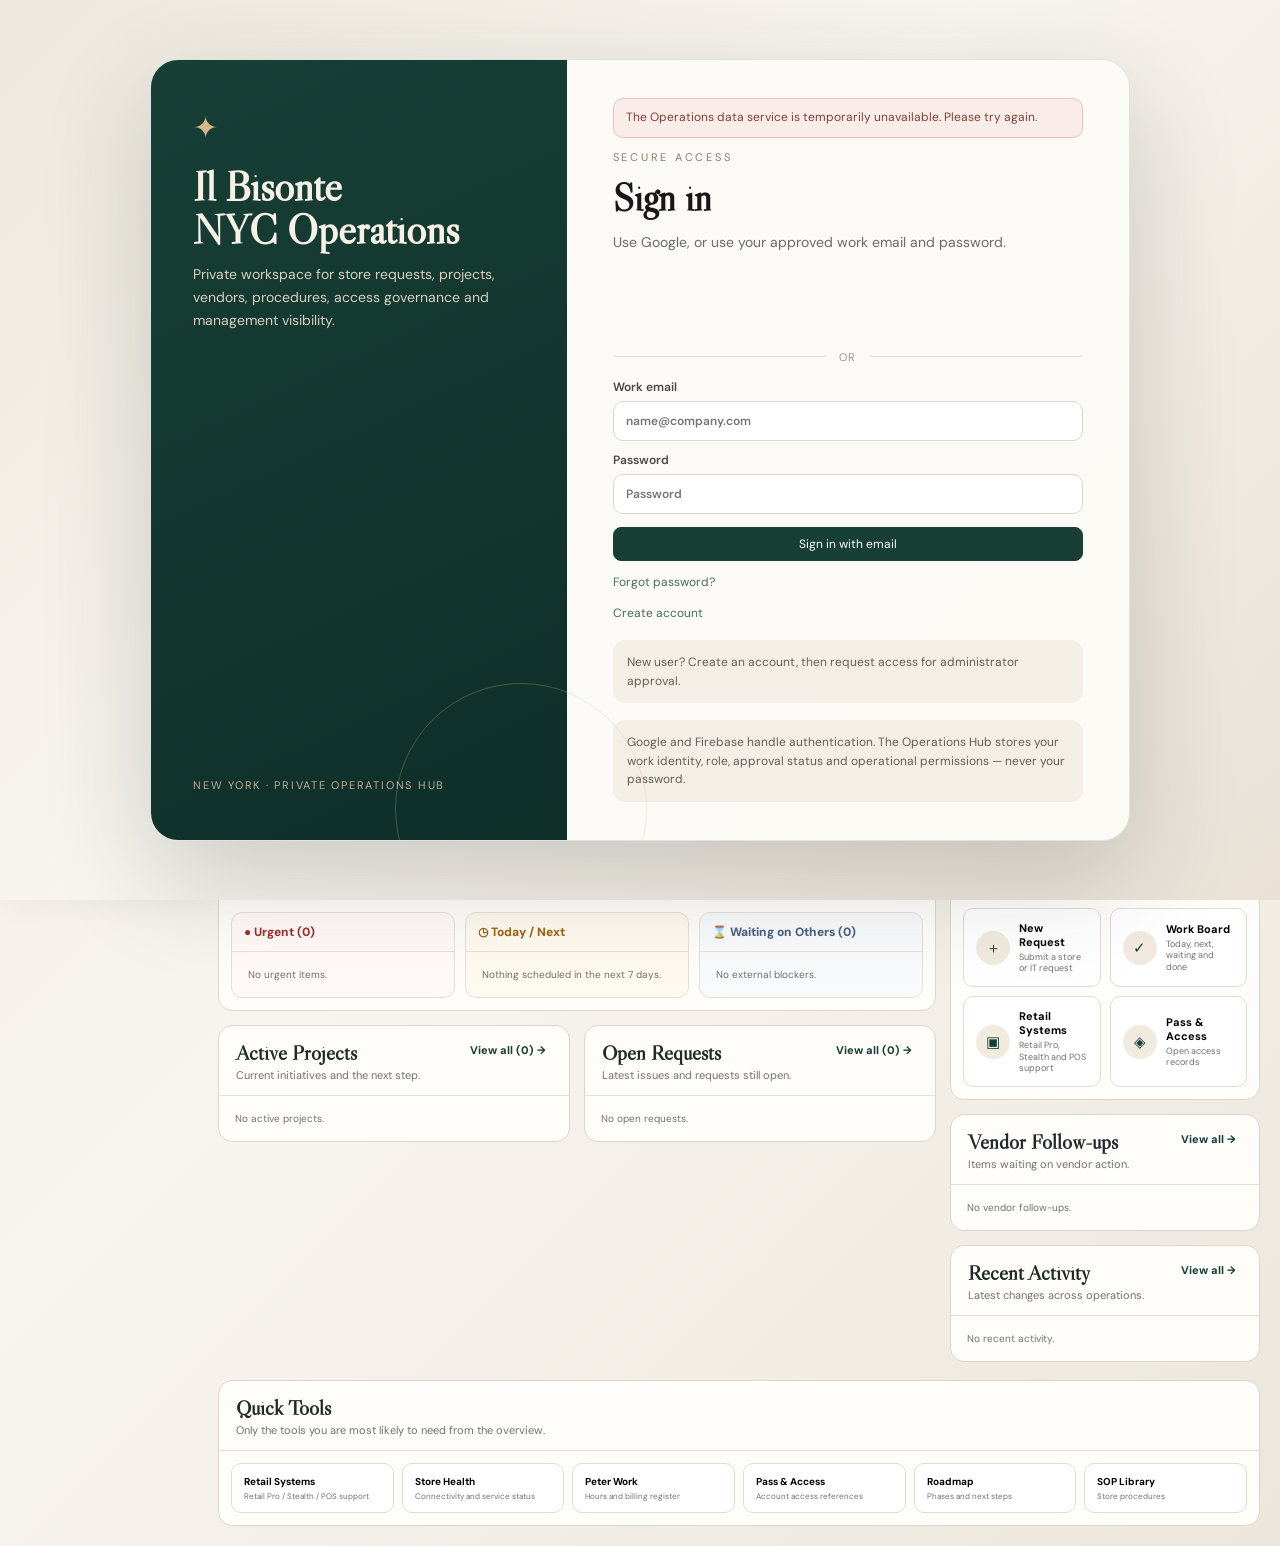
==== complete-workspace.html @ c780fdd0 "Preserve full original operations workspace alongside simplified portal" ====
<!doctype html>
<html lang="en">
<head>
  <meta charset="utf-8" />
  <meta name="viewport" content="width=device-width, initial-scale=1" />
  <meta name="theme-color" content="#173f36" />
  <meta name="mobile-web-app-capable" content="yes" />
  <meta name="apple-mobile-web-app-capable" content="yes" />
  <meta name="apple-mobile-web-app-status-bar-style" content="default" />
  <meta name="apple-mobile-web-app-title" content="IB Operations" />
  <title>Il Bisonte NYC · Complete Workspace</title>
  <link rel="manifest" href="/manifest.webmanifest" />
  <link rel="icon" href="/icon.svg" type="image/svg+xml" />
  <link rel="apple-touch-icon" href="/icon.svg" />
  <link rel="preconnect" href="https://fonts.googleapis.com">
  <link rel="preconnect" href="https://fonts.gstatic.com" crossorigin>
  <link href="https://fonts.googleapis.com/css2?family=DM+Sans:wght@400;500;600;700&family=Libre+Caslon+Display&display=swap" rel="stylesheet">
  <link rel="stylesheet" href="styles.css" />
  <link rel="stylesheet" href="notifications.css" />
  <link rel="stylesheet" href="access-modal.css" />
  <link rel="stylesheet" href="ui-enhancements.css" />
  <link rel="stylesheet" href="layout-v04.css" />
  <link rel="stylesheet" href="pass-vault.css" />
  <link rel="stylesheet" href="auth.css" />
  <link rel="stylesheet" href="roadmap.css" />
  <link rel="stylesheet" href="project-workspace.css" />
  <link rel="stylesheet" href="operations-control.css" />
  <link rel="stylesheet" href="pm-worklog.css" />
  <link rel="stylesheet" href="mobile-v010.css" />
  <link rel="stylesheet" href="intuitive-layout.css" />
  <link rel="stylesheet" href="dashboard-now.css?v=0104" />
  <link rel="stylesheet" href="overview-v2.css?v=0111" />
  <link rel="stylesheet" href="retail-systems.css?v=0105" />
  <link rel="stylesheet" href="professional-icons.css" />
  <link rel="stylesheet" href="i18n.css" />
</head>
<body>
  <div id="app" class="app-shell">
    <aside class="sidebar">
      <div class="brand">
        <div class="brand-mark">✦</div>
        <div class="brand-name">IL BISONTE</div>
        <div class="brand-sub">NEW YORK</div>
      </div>
      <nav id="sidebarNav" class="sidebar-nav"></nav>
      <div class="sidebar-foot">
        <span>Private Operations Hub</span>
        <small>Production</small>
      </div>
    </aside>

    <main class="main-shell">
      <header class="topbar">
        <div class="search-wrap">
          <span class="search-icon">⌕</span>
          <input id="globalSearch" type="search" placeholder="Search projects, requests, vendors, or procedures..." />
        </div>
        <div class="topbar-actions">
          <span id="environmentBadge" class="env-badge">DEMO</span>
          <label class="role-label" for="roleSelect">View as</label>
          <select id="roleSelect" class="role-select">
            <option value="store_manager">Store Manager</option>
            <option value="project_manager" selected>Project Manager</option>
            <option value="management">Management</option>
          </select>
          <div class="avatar">PF</div>
        </div>
      </header>

      <section id="pageRoot" class="page-root"></section>
    </main>
  </div>

  <div id="modalRoot"></div>
  <div id="toastRoot" class="toast-root"></div>
  <div id="authRoot"></div>

  <script src="https://accounts.google.com/gsi/client" async defer></script>
  <script src="config.js"></script>
  <script src="runtime-stability.js?v=0106"></script>
  <script src="auth.js"></script>
  <script src="signup.js"></script>
  <script src="data-provider.js"></script>
  <script src="emazzanti-managed-it.js"></script>
  <script src="access-provider.js"></script>
  <script src="app.js?v=0111"></script>
  <script src="startup-fast.js"></script>
  <script src="role-bootstrap.js?v=0111"></script>
  <script src="workspace-cache.js"></script>
  <script src="notifications.js"></script>
  <script src="ui-enhancements.js"></script>
  <script src="pass-vault.js"></script>
  <script src="roadmap-phase-workspace-v2.js"></script>
  <script src="roadmap.js"></script>
  <script src="project-workspace.js"></script>
  <script src="operations-control.js"></script>
  <script src="pm-worklog.js?v=0110"></script>
  <script src="intuitive-layout.js?v=0105"></script>
  <script src="dashboard-primary.js?v=0111"></script>
  <script src="retail-systems.js?v=0105"></script>
  <script src="professional-icons.js"></script>
  <script src="i18n.js"></script>
</body>
</html>
---- styles.css ----
:root{
  --green:#173f36;--green-2:#254f45;--cream:#f5f1e8;--paper:#fbfaf6;--ink:#171717;--muted:#6f726e;--line:#e5e0d7;--cognac:#9a6039;--soft:#efe9df;--danger:#b84343;--warn:#c88b2e;--ok:#3d7b59;--shadow:0 14px 40px rgba(29,38,33,.08)
}
*{box-sizing:border-box}html,body{margin:0;min-height:100%;background:#ece7dd;color:var(--ink);font-family:'DM Sans',sans-serif}.app-shell{min-height:100vh;display:grid;grid-template-columns:228px 1fr;background:linear-gradient(135deg,#ede8de,#f8f5ef 45%,#ece6dc)}.sidebar{background:linear-gradient(180deg,#173f36,#102f29);color:#f8f2e6;padding:28px 18px 22px;display:flex;flex-direction:column;min-height:100vh;position:sticky;top:0}.brand{text-align:center;padding:8px 8px 30px;border-bottom:1px solid rgba(255,255,255,.12)}.brand-mark{font-size:26px;color:#d5b68a}.brand-name{font-family:'Libre Caslon Display',serif;font-size:24px;letter-spacing:.08em;margin-top:8px}.brand-sub{font-size:10px;letter-spacing:.35em;margin-top:5px;color:#dfd2bd}.sidebar-nav{display:flex;flex-direction:column;gap:7px;padding-top:24px}.nav-btn{border:0;background:transparent;color:#efe9dd;padding:12px 14px;border-radius:10px;text-align:left;font:inherit;display:flex;align-items:center;gap:11px;cursor:pointer}.nav-btn:hover,.nav-btn.active{background:rgba(255,255,255,.12)}.nav-icon{width:20px;text-align:center;opacity:.9}.sidebar-foot{margin-top:auto;padding:18px 10px 0;border-top:1px solid rgba(255,255,255,.12);display:flex;flex-direction:column;gap:5px;color:#d6c7b0}.sidebar-foot small{opacity:.7}.main-shell{min-width:0}.topbar{height:72px;background:rgba(251,250,246,.88);backdrop-filter:blur(12px);border-bottom:1px solid var(--line);display:flex;align-items:center;justify-content:space-between;padding:0 30px;position:sticky;top:0;z-index:8}.search-wrap{width:min(520px,48vw);position:relative}.search-wrap input{width:100%;padding:12px 16px 12px 40px;border:1px solid var(--line);border-radius:10px;background:#f8f5ef;font:inherit;outline:none}.search-wrap input:focus{border-color:#a6b7b1;box-shadow:0 0 0 3px rgba(23,63,54,.08)}.search-icon{position:absolute;left:14px;top:8px;font-size:23px;color:#6a6d69}.topbar-actions{display:flex;align-items:center;gap:10px}.env-badge{font-size:10px;letter-spacing:.18em;background:#e8e1d6;padding:7px 9px;border-radius:999px}.role-label{font-size:12px;color:var(--muted)}.role-select{border:1px solid var(--line);border-radius:9px;padding:9px 12px;background:white}.avatar{width:38px;height:38px;border-radius:50%;display:grid;place-items:center;background:#2d2f2d;color:#fff;font-weight:700}.page-root{padding:34px;max-width:1500px;margin:0 auto}.eyebrow{text-transform:uppercase;letter-spacing:.28em;font-size:11px;color:#8b7d6d;margin-bottom:8px}.page-title{font-family:'Libre Caslon Display',serif;font-size:54px;line-height:1;margin:0}.page-subtitle{margin:8px 0 0;color:#766f65}.page-head{display:flex;align-items:flex-end;justify-content:space-between;gap:20px;margin-bottom:26px}.date-card{border-left:1px solid var(--line);padding-left:20px;color:#4b4b48}.grid{display:grid;gap:16px}.grid-4{grid-template-columns:repeat(4,minmax(0,1fr))}.grid-3{grid-template-columns:repeat(3,minmax(0,1fr))}.grid-2{grid-template-columns:repeat(2,minmax(0,1fr))}.stat-card,.panel,.action-card{background:rgba(251,250,246,.92);border:1px solid var(--line);border-radius:14px;box-shadow:var(--shadow)}.stat-card{padding:20px}.stat-top{display:flex;justify-content:space-between;align-items:center}.stat-value{font-family:'Libre Caslon Display',serif;font-size:38px}.stat-label{margin-top:2px;color:#363735}.trend{font-size:12px;margin-top:11px;color:var(--muted)}.trend.up{color:var(--ok)}.trend.down{color:var(--danger)}.panel{padding:20px}.panel-head{display:flex;align-items:center;justify-content:space-between;margin-bottom:16px}.panel h3{font-family:'Libre Caslon Display',serif;font-size:25px;margin:0}.muted{color:var(--muted)}.table-wrap{overflow:auto}.data-table{width:100%;border-collapse:collapse;font-size:13px}.data-table th{font-size:11px;text-transform:uppercase;letter-spacing:.08em;color:#75766f;text-align:left;padding:10px;border-bottom:1px solid var(--line)}.data-table td{padding:12px 10px;border-bottom:1px solid var(--line)}.pill{display:inline-flex;align-items:center;padding:5px 9px;border-radius:999px;font-size:11px;font-weight:700;background:#ebe8e1}.pill.high,.pill.urgent,.pill.at-risk{background:#f6dddd;color:#873232}.pill.medium,.pill.pending{background:#f5e8c9;color:#8b681c}.pill.low,.pill.completed,.pill.on-track,.pill.resolved{background:#dfeee4;color:#2c6b49}.pill.in-progress,.pill.review{background:#e1e8ef;color:#3f5e78}.activity-list,.simple-list{list-style:none;margin:0;padding:0}.activity-item,.simple-row{display:flex;align-items:flex-start;gap:12px;padding:12px 0;border-bottom:1px solid var(--line)}.activity-item:last-child,.simple-row:last-child{border-bottom:0}.dot{width:10px;height:10px;border-radius:50%;background:var(--green);margin-top:5px;flex:0 0 auto}.row-main{flex:1}.row-title{font-weight:600}.row-sub{font-size:12px;color:var(--muted);margin-top:2px}.row-meta{font-size:11px;color:#989890}.hero-actions{display:grid;grid-template-columns:1fr 1fr;gap:16px;margin-bottom:18px}.action-card{padding:22px;cursor:pointer;transition:.2s ease;border:0;text-align:left}.action-card:hover{transform:translateY(-2px);box-shadow:0 18px 44px rgba(29,38,33,.13)}.action-card.cognac{background:linear-gradient(135deg,#9a6039,#7d492e);color:white}.action-card.green{background:linear-gradient(135deg,#274f45,#173f36);color:white}.action-title{font-family:'Libre Caslon Display',serif;font-size:28px}.action-sub{opacity:.78;margin-top:4px}.kanban{display:grid;grid-template-columns:repeat(4,minmax(220px,1fr));gap:12px;overflow:auto}.kanban-col{background:#f0ece4;border-radius:12px;padding:12px;min-height:330px}.kanban-col h4{margin:3px 3px 12px;font-size:13px}.kanban-card{background:#fff;border:1px solid var(--line);border-left:3px solid var(--green);border-radius:9px;padding:12px;margin-bottom:10px;box-shadow:0 5px 14px rgba(30,30,25,.04)}.kanban-title{font-weight:700;font-size:13px}.kanban-sub{font-size:11px;color:var(--muted);margin:4px 0 9px}.workflow{display:flex;align-items:flex-start;justify-content:space-between;gap:10px;overflow:auto;padding:6px 0}.workflow-step{min-width:105px;text-align:center}.workflow-circle{width:48px;height:48px;border-radius:50%;display:grid;place-items:center;background:var(--green);color:#fff;margin:0 auto 8px;font-weight:700}.workflow-step span{font-size:12px;font-weight:700}.workflow-step small{display:block;color:var(--muted);margin-top:3px}.workflow-arrow{padding-top:17px;color:#9c9589}.empty{padding:30px;text-align:center;color:var(--muted)}.toolbar{display:flex;gap:9px;flex-wrap:wrap}.btn{border:1px solid var(--line);background:#fff;color:#252723;padding:10px 14px;border-radius:9px;font:inherit;cursor:pointer}.btn:hover{background:#f4f1ea}.btn.primary{background:var(--green);border-color:var(--green);color:#fff}.btn.cognac{background:var(--cognac);border-color:var(--cognac);color:#fff}.modal-backdrop{position:fixed;inset:0;background:rgba(12,19,16,.55);display:grid;place-items:center;padding:20px;z-index:50}.modal{width:min(680px,94vw);background:#fbfaf6;border-radius:16px;box-shadow:0 25px 80px rgba(0,0,0,.28);padding:24px}.modal-head{display:flex;justify-content:space-between;align-items:center;margin-bottom:18px}.modal h2{font-family:'Libre Caslon Display',serif;font-size:34px;margin:0}.icon-btn{border:0;background:transparent;font-size:24px;cursor:pointer}.form-grid{display:grid;grid-template-columns:1fr 1fr;gap:14px}.field{display:flex;flex-direction:column;gap:7px}.field.full{grid-column:1/-1}.field label{font-size:12px;font-weight:700;color:#555750}.field input,.field select,.field textarea{border:1px solid var(--line);border-radius:9px;padding:11px 12px;font:inherit;background:white}.field textarea{min-height:120px;resize:vertical}.modal-actions{display:flex;justify-content:flex-end;gap:9px;margin-top:20px}.toast-root{position:fixed;right:24px;bottom:24px;z-index:80}.toast{background:#173f36;color:white;padding:12px 16px;border-radius:10px;box-shadow:var(--shadow);margin-top:8px}.metric-row{display:grid;grid-template-columns:repeat(3,1fr);gap:14px}.metric-box{background:#f3eee6;border-radius:12px;padding:16px}.metric-box strong{font-family:'Libre Caslon Display',serif;font-size:30px}.split{display:grid;grid-template-columns:1.35fr 1fr;gap:16px}.store-card{background:linear-gradient(140deg,#f1e6d9,#f7f4ed);padding:18px;border-radius:12px;border:1px solid var(--line)}.store-badge{display:inline-flex;gap:7px;align-items:center;font-size:12px}.store-badge i{width:8px;height:8px;background:var(--ok);border-radius:50%}.decision-banner{padding:14px;border-radius:10px;background:#f6e8d5;border:1px solid #ead0ae;margin-bottom:10px}.decision-banner strong{display:block}.footer-note{margin-top:24px;color:#8b8b85;font-size:11px;text-transform:uppercase;letter-spacing:.14em}
@media(max-width:1100px){.grid-4{grid-template-columns:repeat(2,1fr)}.split{grid-template-columns:1fr}.kanban{grid-template-columns:repeat(2,minmax(260px,1fr))}}@media(max-width:760px){.app-shell{grid-template-columns:1fr}.sidebar{position:relative;min-height:auto}.sidebar-nav{display:grid;grid-template-columns:repeat(2,1fr)}.topbar{position:relative;padding:10px 16px;height:auto;gap:12px;align-items:stretch;flex-direction:column}.search-wrap{width:100%}.page-root{padding:20px}.page-head{align-items:flex-start;flex-direction:column}.page-title{font-size:42px}.grid-4,.grid-3,.grid-2,.hero-actions,.form-grid,.metric-row{grid-template-columns:1fr}.kanban{grid-template-columns:1fr}.topbar-actions{justify-content:space-between;flex-wrap:wrap}}
---- notifications.css ----
.notification-tools{display:flex;align-items:center;gap:8px}.icon-btn{position:relative;border:1px solid rgba(23,63,54,.16);background:#fff;color:#173f36;border-radius:12px;min-width:40px;height:40px;padding:0 12px;display:inline-flex;align-items:center;justify-content:center;gap:7px;cursor:pointer;font:600 13px/1 'DM Sans',sans-serif}.icon-btn:hover{background:#f5f1e8}.notification-count{position:absolute;right:-5px;top:-5px;min-width:19px;height:19px;border-radius:50%;padding:0 5px;display:flex;align-items:center;justify-content:center;background:#9a3f31;color:#fff;font-size:10px;border:2px solid #fff}.notification-count:empty{display:none}.access-btn{white-space:nowrap}.notification-list{display:grid;gap:10px;max-height:54vh;overflow:auto;padding-right:3px}.notification-item{border:1px solid rgba(23,63,54,.12);border-radius:14px;padding:13px 14px;background:#fff;display:grid;grid-template-columns:10px 1fr auto;gap:11px;align-items:start}.notification-item.unread{background:#faf6ed;border-color:rgba(154,96,57,.25)}.notification-dot{width:8px;height:8px;border-radius:50%;background:#9a6039;margin-top:6px}.notification-item:not(.unread) .notification-dot{background:#c9c5bc}.notification-title{font-weight:700;color:#193f36;margin-bottom:4px}.notification-message{font-size:13px;color:#5e625f;line-height:1.45}.notification-time{font-size:11px;color:#8b8f8c;white-space:nowrap}.modal-actions-row{display:flex;gap:8px;justify-content:flex-end;flex-wrap:wrap;margin-top:16px}.access-form{display:grid;gap:13px}.access-form label{font-size:12px;font-weight:700;color:#334c46;display:grid;gap:6px}.access-form input,.access-form select{border:1px solid rgba(23,63,54,.18);border-radius:10px;padding:11px 12px;font:14px 'DM Sans',sans-serif;background:#fff;color:#173f36}.users-summary{display:grid;grid-template-columns:repeat(3,minmax(0,1fr));gap:12px;margin-bottom:16px}.user-card-stat{border:1px solid rgba(23,63,54,.12);border-radius:14px;background:#fff;padding:15px}.user-card-stat strong{font-family:'Libre Caslon Display',serif;font-size:28px;display:block;color:#173f36}.approval-actions{display:flex;gap:7px;flex-wrap:wrap}.btn.approve{background:#173f36;color:#fff}.btn.reject{background:#fff1ee;color:#8a352c;border-color:#e1bdb5}.status-pending{color:#9a6039;font-weight:700}.status-approved{color:#2f6a55;font-weight:700}.status-rejected{color:#8a352c;font-weight:700}.pwa-status{padding:10px 12px;border-radius:12px;background:#f5f1e8;color:#4e5d58;font-size:12px;line-height:1.45;margin-top:12px}.install-hint{font-size:12px;color:#737a77}.topbar-actions{flex-wrap:wrap}@media(max-width:850px){.users-summary{grid-template-columns:1fr}.access-btn .access-label{display:none}.icon-btn{min-width:38px;padding:0 9px}.topbar-actions{gap:6px}.notification-item{grid-template-columns:10px 1fr}.notification-time{grid-column:2}}
---- access-modal.css ----
.ib-overlay{position:fixed;inset:0;z-index:1000;background:rgba(20,31,28,.48);backdrop-filter:blur(5px);display:flex;align-items:center;justify-content:center;padding:20px}.ib-dialog{width:min(760px,96vw);max-height:90vh;overflow:hidden;background:#fdfbf7;border:1px solid rgba(23,63,54,.14);border-radius:20px;box-shadow:0 24px 80px rgba(0,0,0,.24);display:flex;flex-direction:column}.ib-dialog-head{padding:20px 22px 15px;border-bottom:1px solid rgba(23,63,54,.1);display:flex;align-items:flex-start;justify-content:space-between;gap:20px}.ib-dialog-head h2{font:400 30px/1.05 'Libre Caslon Display',serif;color:#173f36;margin:4px 0 0}.ib-close{width:36px;height:36px;border:0;border-radius:50%;background:#f1ece3;color:#173f36;font-size:25px;line-height:1;cursor:pointer}.ib-dialog-body{padding:20px 22px;overflow:auto}.ib-dialog-foot{padding:14px 22px;border-top:1px solid rgba(23,63,54,.1);display:flex;justify-content:flex-end;gap:8px;flex-wrap:wrap;background:#f8f4ec}.notification-item{width:100%;text-align:left;cursor:pointer;font-family:'DM Sans',sans-serif}@media(max-width:650px){.ib-overlay{padding:0;align-items:flex-end}.ib-dialog{width:100%;max-height:94vh;border-radius:20px 20px 0 0}.ib-dialog-head,.ib-dialog-body,.ib-dialog-foot{padding-left:16px;padding-right:16px}}
---- ui-enhancements.css ----
/* v0.3 responsive shell, project details and credential register */
.sidebar-toggle{width:42px;height:42px;border:1px solid var(--line);background:#fff;border-radius:11px;color:var(--green);display:grid;place-items:center;font-size:20px;cursor:pointer;flex:0 0 auto}.sidebar-toggle:hover{background:var(--cream)}
.sidebar-screen{position:fixed;inset:0;background:rgba(13,23,19,.48);z-index:89;opacity:0;pointer-events:none;transition:opacity .2s ease}
.app-shell,.sidebar,.main-shell,.brand-name,.brand-sub,.sidebar-foot,.nav-btn span{transition:all .22s ease}
.project-row-clickable,.kanban-card[data-project-name],.project-simple-clickable{cursor:pointer}.project-row-clickable:hover td{background:#f5f1e8}.kanban-card[data-project-name]:hover{transform:translateY(-2px);box-shadow:0 10px 24px rgba(29,38,33,.10);border-color:#cfc7bb}.kanban-card{transition:transform .16s ease,box-shadow .16s ease,border-color .16s ease}.project-simple-clickable:hover{background:#f7f3eb;border-radius:9px;padding-left:8px;padding-right:8px}.project-simple-clickable{transition:.15s ease}
.project-detail-backdrop{position:fixed;inset:0;background:rgba(12,19,16,.58);z-index:120;display:grid;place-items:center;padding:24px}.project-detail-modal{width:min(920px,96vw);max-height:90vh;overflow:auto;background:#fbfaf6;border:1px solid rgba(23,63,54,.12);border-radius:20px;box-shadow:0 30px 90px rgba(0,0,0,.28)}.project-detail-head{padding:26px 28px 20px;border-bottom:1px solid var(--line);display:flex;align-items:flex-start;justify-content:space-between;gap:18px}.project-detail-head h2{font-family:'Libre Caslon Display',serif;font-size:40px;line-height:1.05;margin:5px 0 8px}.project-detail-body{padding:24px 28px 28px}.project-detail-grid{display:grid;grid-template-columns:repeat(4,minmax(0,1fr));gap:12px;margin-bottom:20px}.project-meta-card{background:#f2ede4;border-radius:12px;padding:14px}.project-meta-card span{display:block;text-transform:uppercase;letter-spacing:.09em;font-size:10px;color:var(--muted);margin-bottom:5px}.project-meta-card strong{font-size:14px}.project-section{padding:17px 0;border-top:1px solid var(--line)}.project-section:first-of-type{border-top:0}.project-section h4{font-family:'Libre Caslon Display',serif;font-size:22px;margin:0 0 7px}.project-section p{margin:0;color:#4e514d;line-height:1.62}.project-close{border:1px solid var(--line);background:#fff;border-radius:50%;width:38px;height:38px;font-size:22px;cursor:pointer}.project-close:hover{background:var(--cream)}.project-next-action{border-left:4px solid var(--cognac);background:#f5ebdf;border-radius:10px;padding:14px 16px;margin-top:4px}.project-next-action span{display:block;font-size:10px;text-transform:uppercase;letter-spacing:.09em;color:#7d6c5d;margin-bottom:4px}.project-next-action strong{font-size:14px}
.credential-safety{display:flex;align-items:flex-start;gap:12px;padding:16px 18px;border:1px solid #dbc8ae;background:#f7efe4;border-radius:14px;margin-bottom:16px}.credential-safety-icon{width:38px;height:38px;border-radius:50%;display:grid;place-items:center;background:#173f36;color:#fff;flex:0 0 auto}.credential-safety strong{display:block;margin-bottom:3px}.credential-safety p{margin:0;color:#635d55;font-size:13px;line-height:1.5}.credentials-summary{display:grid;grid-template-columns:repeat(3,minmax(0,1fr));gap:12px;margin-bottom:16px}.credentials-summary .metric-box{background:#fff;border:1px solid var(--line)}
@media(min-width:901px){
  .app-shell.sidebar-collapsed{grid-template-columns:78px 1fr}
  .app-shell.sidebar-collapsed .sidebar{padding-left:10px;padding-right:10px}
  .app-shell.sidebar-collapsed .brand{padding-left:0;padding-right:0}.app-shell.sidebar-collapsed .brand-name,.app-shell.sidebar-collapsed .brand-sub,.app-shell.sidebar-collapsed .sidebar-foot{opacity:0;height:0;overflow:hidden;margin:0;padding:0;border:0}.app-shell.sidebar-collapsed .brand-mark{font-size:24px}.app-shell.sidebar-collapsed .nav-btn{justify-content:center;padding:12px 8px}.app-shell.sidebar-collapsed .nav-btn span:not(.nav-icon){display:none}.app-shell.sidebar-collapsed .nav-icon{width:auto;font-size:18px}
}
@media(max-width:1100px){.project-detail-grid{grid-template-columns:repeat(2,minmax(0,1fr))}}
@media(max-width:900px){
  .app-shell{display:block!important;min-height:100vh}.sidebar{position:fixed!important;left:0;top:0;bottom:0;width:min(310px,86vw);min-height:100vh!important;z-index:100;transform:translateX(-105%);overflow-y:auto;box-shadow:18px 0 50px rgba(0,0,0,.18);padding:24px 18px!important}.app-shell.sidebar-open .sidebar{transform:translateX(0)}.app-shell.sidebar-open~.sidebar-screen,.sidebar-screen.visible{opacity:1;pointer-events:auto}.sidebar-nav{display:flex!important;grid-template-columns:none!important}.sidebar-foot{display:flex!important}.brand-name,.brand-sub{display:block!important}
  .topbar{position:sticky!important;top:0!important;z-index:80!important;min-height:64px!important;height:auto!important;padding:10px 14px!important;display:grid!important;grid-template-columns:auto minmax(0,1fr) auto!important;align-items:center!important;gap:10px!important;flex-direction:initial!important}.search-wrap{width:100%!important;min-width:0}.topbar-actions{justify-content:flex-end!important;min-width:0}.page-root{padding:22px 16px 34px!important}.page-head{margin-bottom:20px}.date-card{display:none}.page-title{font-size:40px!important}.panel{padding:16px}.stat-card{padding:16px}.hero-actions{gap:12px}.data-table{min-width:720px}.table-wrap{margin-left:-4px;margin-right:-4px;padding-bottom:4px}.kanban{grid-template-columns:repeat(4,minmax(240px,1fr))!important}.project-detail-backdrop{padding:0;align-items:end}.project-detail-modal{width:100%;max-height:92vh;border-radius:20px 20px 0 0}.project-detail-head{padding:20px}.project-detail-head h2{font-size:32px}.project-detail-body{padding:18px 20px 24px}.credentials-summary{grid-template-columns:1fr 1fr}
}
@media(max-width:620px){
  .env-badge,.role-label,.avatar{display:none!important}.role-select{max-width:128px;padding:8px!important}.search-wrap input{font-size:13px;padding-right:8px}.topbar{grid-template-columns:auto minmax(100px,1fr) auto!important}.notification-tools{gap:4px!important}.icon-btn{min-width:36px!important;height:36px!important;padding:0 8px!important}.sidebar-toggle{width:38px;height:38px}.page-title{font-size:34px!important}.page-subtitle{font-size:13px;line-height:1.5}.grid-4,.grid-3,.grid-2,.hero-actions,.metric-row,.users-summary,.credentials-summary{grid-template-columns:1fr!important}.action-title{font-size:24px}.panel h3{font-size:22px}.project-detail-grid{grid-template-columns:1fr 1fr}.project-detail-head h2{font-size:29px}.project-detail-body{padding:16px}.project-section h4{font-size:20px}.toast-root{left:14px;right:14px;bottom:14px}.toast{width:100%}
}
@media(max-width:420px){.project-detail-grid{grid-template-columns:1fr}.topbar-actions .access-btn{display:none}.page-root{padding-left:12px!important;padding-right:12px!important}.panel{border-radius:12px}.project-detail-head{padding:18px 16px}.project-detail-head h2{font-size:27px}}
---- layout-v04.css ----
/* v0.4 visual polish: designed to fit cleanly at browser zoom 100% */
html,body{width:100%;overflow-x:hidden;background:#efeae1}
body{font-size:14px}
.app-shell{grid-template-columns:218px minmax(0,1fr);min-height:100dvh;background:radial-gradient(circle at 88% 4%,rgba(181,145,102,.08),transparent 24%),linear-gradient(135deg,#eee9df,#f8f5ef 46%,#ece6dc)}
.main-shell{width:100%;min-width:0;overflow-x:hidden}
.sidebar{min-width:0;height:100dvh;min-height:100dvh;overflow-y:auto;padding:22px 14px 18px;box-shadow:10px 0 35px rgba(14,35,29,.06)}
.brand{padding:4px 6px 22px}.brand-name{font-size:21px}.brand-sub{font-size:9px}.sidebar-nav{gap:5px;padding-top:18px}.nav-btn{padding:10px 11px;border-radius:9px;font-size:13px;line-height:1.25}.nav-btn.active{background:rgba(255,255,255,.14);box-shadow:inset 3px 0 0 #caa678}.sidebar-foot{font-size:11px}

.topbar{height:64px;min-height:64px;padding:0 clamp(16px,1.7vw,28px);display:grid;grid-template-columns:auto minmax(280px,560px) minmax(0,1fr);gap:14px;justify-content:initial;background:rgba(251,250,246,.94);box-shadow:0 1px 0 rgba(53,47,39,.03)}
.search-wrap{width:100%;min-width:0}.search-wrap input{height:40px;padding:9px 14px 9px 38px;border-radius:9px;background:#f7f3ec}.search-icon{top:6px}.topbar-actions{justify-self:end;min-width:0;gap:7px}.role-select{max-width:160px;height:38px;padding:7px 10px}.avatar{width:36px;height:36px;font-size:12px}.env-badge{padding:6px 8px}
.sidebar-toggle{width:38px;height:38px;border-radius:9px;font-size:18px}

.page-root{width:100%;max-width:1740px;margin:0 auto;padding:clamp(22px,2vw,32px)}
.page-head{align-items:center;margin-bottom:20px;gap:24px}.page-title{font-size:clamp(38px,3vw,50px);letter-spacing:-.02em}.page-subtitle{font-size:13px;line-height:1.5;max-width:760px}.eyebrow{font-size:10px;margin-bottom:6px}.date-card{font-size:12px;min-width:170px}

.grid{gap:14px}.grid-4{grid-template-columns:repeat(4,minmax(0,1fr))}.grid-3{grid-template-columns:repeat(3,minmax(0,1fr))}.grid-2{grid-template-columns:repeat(2,minmax(0,1fr))}
.stat-card,.panel,.action-card{min-width:0;border-radius:13px;box-shadow:0 10px 30px rgba(29,38,33,.055);border-color:#e2dbd0}.stat-card{padding:16px 17px;min-height:112px;background:linear-gradient(155deg,rgba(255,255,255,.96),rgba(248,244,237,.94))}.stat-card:hover{transform:translateY(-1px);box-shadow:0 14px 32px rgba(29,38,33,.075)}.stat-value{font-size:34px}.stat-label{font-size:13px;font-weight:600}.trend{font-size:11px;margin-top:8px}.panel{padding:17px}.panel-head{gap:12px;margin-bottom:13px}.panel h3{font-size:22px;line-height:1.1}.btn{padding:8px 11px;border-radius:8px;font-size:12px}.metric-box{padding:14px;border:1px solid rgba(128,111,91,.08)}

.split{grid-template-columns:minmax(0,1.45fr) minmax(360px,.85fr);gap:14px;align-items:start}.split>*{min-width:0}
.kanban{grid-template-columns:repeat(4,minmax(0,1fr));gap:9px;overflow:visible}.kanban-col{min-width:0;min-height:290px;padding:10px;border-radius:10px;background:#f1ece3}.kanban-col h4{font-size:11px;margin:2px 2px 9px}.kanban-card{min-width:0;padding:10px;margin-bottom:8px}.kanban-title{font-size:12px;line-height:1.28;overflow-wrap:anywhere}.kanban-sub{font-size:10px}.kanban-card .row-sub{font-size:10px;line-height:1.35}.pill{padding:4px 7px;font-size:10px}

.table-wrap{width:100%;max-width:100%;overflow:auto}.data-table{width:100%;min-width:0;font-size:12px;table-layout:auto}.data-table th{font-size:9px;padding:8px 7px;white-space:nowrap}.data-table td{padding:9px 7px;vertical-align:top;line-height:1.35}.row-title{font-size:12px}.row-sub{font-size:10px}.row-meta{font-size:10px}
.workflow{gap:6px;overflow-x:auto;padding-bottom:4px}.workflow-step{min-width:88px}.workflow-circle{width:42px;height:42px}.workflow-step span{font-size:11px}.workflow-step small{font-size:9px}.workflow-arrow{padding-top:14px}
.hero-actions{gap:14px}.action-card{padding:20px}.action-title{font-size:26px}.action-sub{font-size:12px;line-height:1.45}
.footer-note{margin-top:18px}

.project-detail-modal{width:min(880px,94vw)}.project-detail-head{padding:22px 24px 17px}.project-detail-head h2{font-size:36px}.project-detail-body{padding:20px 24px 24px}.project-detail-grid{gap:10px}.project-meta-card{padding:12px}.project-section{padding:14px 0}.project-section h4{font-size:20px}.project-section p{font-size:13px}

/* Laptop / standard 100% zoom: stack dense dashboard zones before they overflow. */
@media(max-width:1500px){
  .page-root{padding:24px}.split{grid-template-columns:1fr}.kanban{grid-template-columns:repeat(4,minmax(0,1fr))}.grid-4{gap:12px}.stat-card{min-height:104px}.panel{padding:15px}
}
@media(max-width:1280px){
  .app-shell{grid-template-columns:198px minmax(0,1fr)}.topbar{grid-template-columns:auto minmax(220px,1fr) auto}.access-btn .access-label,.env-badge,.role-label{display:none}.page-root{padding:20px}.grid-4{grid-template-columns:repeat(2,minmax(0,1fr))}.grid-3{grid-template-columns:repeat(2,minmax(0,1fr))}.grid-2{grid-template-columns:1fr}.kanban{grid-template-columns:repeat(2,minmax(0,1fr))}.kanban-col{min-height:220px}.data-table{min-width:720px}
}
@media(max-width:1000px) and (min-width:901px){
  .app-shell{grid-template-columns:176px minmax(0,1fr)}.sidebar{padding-left:10px;padding-right:10px}.nav-btn{padding:9px 8px;font-size:12px}.brand-name{font-size:18px}.page-title{font-size:40px}.search-wrap input{font-size:12px}
}
@media(max-width:900px){
  .topbar{grid-template-columns:auto minmax(0,1fr) auto!important}.page-root{padding:18px 14px 28px!important}.page-head{align-items:flex-start}.grid-4,.grid-3,.grid-2{grid-template-columns:1fr!important}.kanban{grid-template-columns:repeat(2,minmax(230px,1fr))!important;overflow-x:auto}.panel{padding:14px}.data-table{min-width:680px}.project-detail-head h2{font-size:30px}
}
@media(max-width:620px){
  .page-title{font-size:32px!important}.page-subtitle{font-size:12px}.kanban{grid-template-columns:minmax(245px,1fr)!important}.hero-actions{grid-template-columns:1fr}.stat-card{min-height:auto}.project-detail-modal{max-height:94vh}.data-table{min-width:640px}
}
---- pass-vault.css ----
/* v0.5 Pass & Access vault */
.pass-shell{display:grid;gap:16px}.pass-hero{display:grid;grid-template-columns:minmax(0,1.55fr) minmax(320px,.75fr);gap:16px}.pass-summary{display:grid;grid-template-columns:repeat(3,minmax(0,1fr));gap:12px}.pass-stat{background:linear-gradient(145deg,#fffdf8,#f3eee5);border:1px solid var(--line);border-radius:16px;padding:18px;box-shadow:0 8px 24px rgba(29,38,33,.05)}.pass-stat strong{display:block;font-family:'Libre Caslon Display',serif;font-size:34px;color:var(--green);line-height:1}.pass-stat span{display:block;margin-top:6px;font-size:12px;color:var(--muted)}
.pass-connection{background:linear-gradient(145deg,#173f36,#102f29);color:#fff;border-radius:18px;padding:20px;box-shadow:0 14px 36px rgba(16,47,41,.18);display:flex;flex-direction:column;justify-content:space-between;min-height:180px}.pass-connection .eyebrow{color:#d7c4a4}.pass-connection h3{font-family:'Libre Caslon Display',serif;font-size:28px;margin:4px 0 6px}.pass-connection p{font-size:13px;line-height:1.55;color:rgba(255,255,255,.72);margin:0 0 16px}.pass-connection-row{display:flex;align-items:center;justify-content:space-between;gap:12px}.pass-live-badge{display:inline-flex;align-items:center;gap:7px;border-radius:999px;padding:7px 10px;background:rgba(255,255,255,.11);font-size:11px;font-weight:700}.pass-live-badge i{width:8px;height:8px;border-radius:50%;background:#d6a15b}.pass-connect-btn{border:1px solid rgba(255,255,255,.22);background:rgba(255,255,255,.08);color:#fff;border-radius:10px;padding:9px 12px;font:600 12px 'DM Sans',sans-serif;cursor:pointer}.pass-connect-btn:hover{background:rgba(255,255,255,.16)}
.pass-controls{display:flex;gap:12px;align-items:center;justify-content:space-between;flex-wrap:wrap;margin-bottom:16px}.pass-tabs{display:flex;gap:7px;flex-wrap:wrap}.pass-tab{border:1px solid var(--line);background:#fff;border-radius:999px;padding:8px 12px;font:600 12px 'DM Sans',sans-serif;color:#4d514d;cursor:pointer}.pass-tab:hover,.pass-tab.active{background:var(--green);border-color:var(--green);color:#fff}.pass-search{min-width:min(320px,100%);position:relative}.pass-search input{width:100%;border:1px solid var(--line);background:#fff;border-radius:10px;padding:10px 12px 10px 34px;font:13px 'DM Sans',sans-serif}.pass-search span{position:absolute;left:12px;top:8px;color:#84867e}
.pass-table{width:100%;border-collapse:separate;border-spacing:0}.pass-table th{text-align:left;padding:10px 12px;font-size:10px;letter-spacing:.09em;text-transform:uppercase;color:#7b7d77;border-bottom:1px solid var(--line);white-space:nowrap}.pass-table td{padding:13px 12px;border-bottom:1px solid var(--line);vertical-align:middle;font-size:13px}.pass-table tr:last-child td{border-bottom:0}.pass-table tbody tr{transition:.15s ease}.pass-table tbody tr:hover td{background:#f7f3ec}.pass-system{font-weight:700;color:#1f342e}.pass-system small{display:block;font-weight:400;color:var(--muted);margin-top:3px}.pass-secret{display:inline-flex;align-items:center;gap:8px;border:1px solid #e2ddd4;background:#f7f3ec;border-radius:9px;padding:7px 9px;font-family:ui-monospace,SFMono-Regular,Menlo,monospace;color:#5b5d59;letter-spacing:.08em}.pass-secret code{font-family:inherit}.pass-lock{font-size:12px;color:var(--green)}.pass-owner{font-size:12px}.pass-owner strong{display:block}.pass-owner span{color:var(--muted)}.pass-status{display:inline-flex;border-radius:999px;padding:5px 8px;font-size:10px;font-weight:700}.pass-status.active{background:#e0eee5;color:#2d684b}.pass-status.review{background:#f5e7c7;color:#866419}.pass-status.incomplete{background:#f4dddd;color:#8a3737}.pass-row-actions{display:flex;gap:6px;justify-content:flex-end}.pass-icon-btn{width:32px;height:32px;border:1px solid var(--line);border-radius:9px;background:#fff;display:grid;place-items:center;cursor:pointer;color:#52605b}.pass-icon-btn:disabled{opacity:.38;cursor:not-allowed}.pass-icon-btn:not(:disabled):hover{background:var(--cream)}
.pass-security-note{display:flex;gap:12px;align-items:flex-start;background:#f8efe3;border:1px solid #e4d3bc;border-radius:14px;padding:14px 16px;color:#5d554d;font-size:12px;line-height:1.55}.pass-security-note strong{color:#2e3e38}.pass-security-icon{width:34px;height:34px;border-radius:50%;background:var(--green);color:#fff;display:grid;place-items:center;flex:0 0 auto}
.pass-setup-modal{width:min(680px,94vw)}.pass-setup-list{display:grid;gap:12px;margin-top:14px}.pass-setup-step{display:grid;grid-template-columns:32px 1fr;gap:10px;align-items:start}.pass-setup-step b{width:28px;height:28px;border-radius:50%;display:grid;place-items:center;background:var(--green);color:#fff;font-size:12px}.pass-setup-step strong{display:block;margin-bottom:3px}.pass-setup-step span{font-size:13px;color:var(--muted);line-height:1.5}
@media(max-width:1180px){.pass-hero{grid-template-columns:1fr}.pass-connection{min-height:auto}.pass-summary{grid-template-columns:repeat(3,1fr)}}
@media(max-width:760px){.pass-summary{grid-template-columns:1fr}.pass-controls{align-items:stretch}.pass-search{width:100%}.pass-tabs{overflow:auto;flex-wrap:nowrap;padding-bottom:4px}.pass-tab{white-space:nowrap}.pass-table{min-width:820px}.pass-connection-row{align-items:flex-start;flex-direction:column}.pass-connect-btn{width:100%}}
---- auth.css ----
/* v0.6 authentication and access gate */
.auth-overlay{position:fixed;inset:0;z-index:1000;background:linear-gradient(135deg,#ede8de 0%,#f8f5ef 45%,#e9e1d6 100%);display:grid;place-items:center;padding:24px}.auth-shell{width:min(980px,96vw);min-height:590px;background:rgba(251,250,246,.97);border:1px solid rgba(23,63,54,.12);border-radius:28px;box-shadow:0 36px 110px rgba(29,38,33,.20);display:grid;grid-template-columns:minmax(280px,.85fr) minmax(390px,1.15fr);overflow:hidden}.auth-brand{background:linear-gradient(155deg,#173f36,#0f2f29);color:#f8f2e6;padding:48px 42px;display:flex;flex-direction:column;justify-content:space-between;position:relative}.auth-brand:after{content:'';position:absolute;right:-80px;bottom:-95px;width:250px;height:250px;border:1px solid rgba(213,182,138,.28);border-radius:50%}.auth-brand-mark{font-size:30px;color:#d5b68a}.auth-brand h1{font-family:'Libre Caslon Display',serif;font-size:42px;line-height:1.02;margin:18px 0 12px}.auth-brand p{color:#d9d0c1;line-height:1.65;margin:0}.auth-brand-foot{font-size:11px;letter-spacing:.16em;text-transform:uppercase;color:#bfae94}.auth-panel{padding:46px 46px 38px;display:flex;flex-direction:column;justify-content:center}.auth-eyebrow{font-size:11px;letter-spacing:.25em;text-transform:uppercase;color:#8b7d6d;margin-bottom:10px}.auth-panel h2{font-family:'Libre Caslon Display',serif;font-size:38px;margin:0 0 10px}.auth-panel>p{color:#6d6b65;line-height:1.6;margin:0 0 24px}.auth-google-host{min-height:42px;margin:4px 0 12px}.auth-separator{display:flex;align-items:center;gap:12px;color:#99958d;font-size:11px;text-transform:uppercase;letter-spacing:.12em;margin:15px 0}.auth-separator:before,.auth-separator:after{content:'';height:1px;background:#e5e0d7;flex:1}.auth-demo-grid{display:grid;grid-template-columns:1fr 1fr;gap:10px}.auth-demo-btn{border:1px solid #dfd7cc;background:#fff;border-radius:12px;padding:13px 14px;text-align:left;cursor:pointer;font:inherit}.auth-demo-btn:hover{border-color:#9fb2aa;background:#f5f1e8}.auth-demo-btn strong{display:block;font-size:13px}.auth-demo-btn span{font-size:11px;color:#77756f}.auth-note{margin-top:17px;padding:13px 14px;border-radius:12px;background:#f3eee6;color:#635f58;font-size:12px;line-height:1.55}.auth-actions{display:flex;gap:9px;flex-wrap:wrap;margin-top:18px}.auth-actions .btn{flex:0 0 auto}.auth-user-card{display:flex;align-items:center;gap:14px;padding:16px;border:1px solid #e5e0d7;border-radius:14px;background:white;margin:10px 0}.auth-user-avatar{width:48px;height:48px;border-radius:50%;display:grid;place-items:center;background:#173f36;color:white;font-weight:700}.auth-user-main{flex:1}.auth-user-main strong{display:block}.auth-user-main span{font-size:12px;color:#77756f}.auth-status{padding:5px 9px;border-radius:999px;font-size:11px;font-weight:700}.auth-status.pending{background:#f5e8c9;color:#8b681c}.auth-status.approved{background:#dfeee4;color:#2c6b49}.auth-status.rejected{background:#f6dddd;color:#873232}.auth-config-warning{border:1px solid #e2c9a6;background:#f8efe2;padding:14px;border-radius:12px;font-size:12px;color:#705f4d;line-height:1.55}.auth-hidden{display:none!important}.auth-topbar-user{display:flex;align-items:center;gap:8px}.auth-signout{border:1px solid var(--line);background:white;border-radius:9px;padding:8px 10px;font:inherit;font-size:12px;cursor:pointer}.auth-signout:hover{background:var(--cream)}
.auth-email-form{display:grid;gap:11px}.auth-email-form label{display:grid;gap:6px;color:#494842;font-size:12px;font-weight:600}.auth-email-form input{width:100%;box-sizing:border-box;border:1px solid #dcd6cd;background:#fff;border-radius:10px;padding:11px 12px;font:inherit;color:#272722;outline:none}.auth-email-form input:focus{border-color:#779488;box-shadow:0 0 0 3px rgba(23,63,54,.08)}.auth-email-submit{width:100%;justify-content:center;margin-top:2px}.auth-reset-link{border:0;background:transparent;padding:2px 0;color:#456c61;font:inherit;font-size:12px;text-align:left;cursor:pointer}.auth-reset-link:hover{text-decoration:underline}.auth-inline-error{border:1px solid #e6c4bd;background:#faece8;color:#7c4138;border-radius:10px;padding:10px 12px;font-size:12px;line-height:1.45;margin:-8px 0 12px}.auth-loading{display:flex;align-items:center;gap:12px;padding:16px;border:1px solid #e2ddd4;background:#fff;border-radius:12px;color:#44534d}.auth-loading span{width:17px;height:17px;border-radius:50%;border:2px solid #c8d4cf;border-top-color:#173f36;animation:authspin .8s linear infinite}.auth-loading strong{font-size:13px}@keyframes authspin{to{transform:rotate(360deg)}}
@media(max-width:760px){.auth-overlay{padding:0}.auth-shell{width:100%;min-height:100vh;border-radius:0;grid-template-columns:1fr}.auth-brand{padding:30px 24px;min-height:210px}.auth-brand h1{font-size:33px}.auth-brand p{max-width:520px}.auth-brand-foot{display:none}.auth-panel{padding:30px 22px 36px;justify-content:flex-start}.auth-panel h2{font-size:32px}.auth-demo-grid{grid-template-columns:1fr}}
---- roadmap.css ----
/* v0.8.1 master roadmap and project baseline */
.roadmap-shell{display:grid;gap:18px}.roadmap-banner{display:grid;grid-template-columns:minmax(0,1.5fr) minmax(260px,.7fr);gap:18px;padding:24px;border:1px solid var(--line);border-radius:18px;background:linear-gradient(135deg,rgba(251,250,246,.98),rgba(241,234,222,.96));box-shadow:var(--shadow)}.roadmap-banner h2{font-family:'Libre Caslon Display',serif;font-size:clamp(28px,3vw,44px);line-height:1.05;margin:4px 0 10px}.roadmap-banner p{max-width:760px;color:#5f615d;line-height:1.65;margin:0}.roadmap-asof{display:flex;flex-direction:column;justify-content:center;padding:18px;border-radius:14px;background:#173f36;color:#fff}.roadmap-asof span{font-size:10px;text-transform:uppercase;letter-spacing:.14em;opacity:.7}.roadmap-asof strong{font-family:'Libre Caslon Display',serif;font-size:26px;margin:5px 0}.roadmap-asof small{opacity:.75;line-height:1.45}.roadmap-kpis{display:grid;grid-template-columns:repeat(4,minmax(0,1fr));gap:12px}.roadmap-kpi{padding:18px;border:1px solid var(--line);border-radius:14px;background:rgba(251,250,246,.94);box-shadow:0 8px 28px rgba(29,38,33,.05)}.roadmap-kpi strong{display:block;font-family:'Libre Caslon Display',serif;font-size:34px}.roadmap-kpi span{display:block;margin-top:2px;font-size:13px;font-weight:600}.roadmap-kpi small{display:block;margin-top:7px;color:var(--muted);line-height:1.4}.roadmap-section{background:rgba(251,250,246,.94);border:1px solid var(--line);border-radius:16px;padding:20px;box-shadow:var(--shadow)}.roadmap-section-head{display:flex;justify-content:space-between;align-items:flex-start;gap:14px;margin-bottom:16px}.roadmap-section-head h3{font-family:'Libre Caslon Display',serif;font-size:27px;margin:0}.roadmap-section-head p{margin:4px 0 0;color:var(--muted);font-size:13px}.phase-grid{display:grid;grid-template-columns:repeat(4,minmax(0,1fr));gap:12px}.phase-card{position:relative;padding:18px;border:1px solid var(--line);border-radius:14px;background:#fff;min-height:220px;overflow:hidden;cursor:pointer;transition:transform .16s ease,box-shadow .16s ease,border-color .16s ease}.phase-card:hover{transform:translateY(-3px);box-shadow:0 14px 30px rgba(29,38,33,.1);border-color:#cfc7bb}.phase-card:focus-visible{outline:2px solid var(--cognac);outline-offset:3px}.phase-card:after{content:'Open & edit';position:absolute;right:14px;bottom:12px;font-size:9px;letter-spacing:.08em;text-transform:uppercase;color:var(--cognac);font-weight:700;opacity:0;transition:opacity .16s ease}.phase-card:hover:after,.phase-card:focus-visible:after{opacity:1}.phase-card:before{content:'';position:absolute;left:0;top:0;bottom:0;width:4px;background:#b8b4ab}.phase-card.in-progress:before{background:var(--cognac)}.phase-card.completed:before,.phase-card.partially-completed:before{background:var(--ok)}.phase-card.planned:before{background:#9b9489}.phase-top{display:flex;justify-content:space-between;gap:10px;align-items:center}.phase-id{font-size:10px;letter-spacing:.12em;text-transform:uppercase;color:var(--muted)}.phase-status{font-size:10px;font-weight:700;padding:5px 8px;border-radius:999px;background:#eee9e1}.phase-status.in-progress{background:#f3e3d6;color:#7c4b2f}.phase-status.completed,.phase-status.partially-completed{background:#dfeee4;color:#2c6b49}.phase-card h4{font-family:'Libre Caslon Display',serif;font-size:22px;line-height:1.13;margin:14px 0 8px}.phase-card p{font-size:12px;line-height:1.55;color:#60625e;margin:0}.phase-next{margin-top:14px;padding-top:12px;border-top:1px solid var(--line);padding-bottom:10px}.phase-next span{display:block;font-size:9px;text-transform:uppercase;letter-spacing:.11em;color:var(--muted);margin-bottom:4px}.phase-next strong{font-size:12px;line-height:1.4}.roadmap-columns{display:grid;grid-template-columns:1fr 1fr;gap:16px}.status-list{display:grid;gap:9px}.status-item{display:grid;grid-template-columns:auto minmax(0,1fr) auto;gap:11px;align-items:flex-start;padding:12px;border:1px solid var(--line);border-radius:12px;background:#fff}.status-marker{width:9px;height:9px;border-radius:50%;background:var(--green);margin-top:5px}.status-marker.open{background:var(--danger)}.status-marker.next{background:var(--cognac)}.status-main strong{display:block;font-size:13px}.status-main span{display:block;font-size:11px;color:var(--muted);margin-top:3px;line-height:1.45}.status-tag{white-space:nowrap;font-size:9px;text-transform:uppercase;letter-spacing:.08em;padding:5px 7px;border-radius:999px;background:#efeae2;color:#625e58}.milestone-list{display:grid;gap:0}.milestone{display:grid;grid-template-columns:92px 18px minmax(0,1fr);gap:10px;min-height:82px}.milestone-date{font-size:11px;color:var(--muted);padding-top:2px}.milestone-track{position:relative}.milestone-track:before{content:'';position:absolute;left:8px;top:0;bottom:0;width:1px;background:var(--line)}.milestone-dot{position:relative;z-index:1;width:17px;height:17px;border-radius:50%;background:var(--green);border:4px solid #f8f5ef}.milestone.future .milestone-dot{background:var(--cognac)}.milestone-body{padding-bottom:17px}.milestone-body strong{font-size:13px}.milestone-body p{font-size:11px;line-height:1.5;color:var(--muted);margin:3px 0}.roadmap-projects{display:grid;grid-template-columns:repeat(3,minmax(0,1fr));gap:12px}.roadmap-project{padding:15px;border:1px solid var(--line);border-radius:13px;background:#fff;cursor:pointer;transition:.16s ease}.roadmap-project:hover{transform:translateY(-2px);box-shadow:0 12px 28px rgba(29,38,33,.09)}.roadmap-project-top{display:flex;justify-content:space-between;gap:8px;align-items:flex-start}.roadmap-project h4{font-size:14px;margin:7px 0 5px}.roadmap-project p{font-size:11px;color:var(--muted);line-height:1.45;margin:0}.roadmap-next{margin-top:10px;padding-top:9px;border-top:1px solid var(--line);font-size:11px;line-height:1.4}.roadmap-next b{color:var(--cognac)}.baseline-note{padding:14px 16px;border-radius:12px;background:#f2ede4;border:1px solid #dfd6c9;color:#625f5a;font-size:12px;line-height:1.55}.baseline-note strong{color:#2b2c2a}
@media(max-width:1250px){.phase-grid{grid-template-columns:repeat(2,minmax(0,1fr))}.roadmap-projects{grid-template-columns:repeat(2,minmax(0,1fr))}.roadmap-kpis{grid-template-columns:repeat(2,minmax(0,1fr))}}
@media(max-width:900px){.roadmap-banner,.roadmap-columns{grid-template-columns:1fr}.roadmap-projects{grid-template-columns:1fr}.roadmap-section{padding:16px}}
@media(max-width:620px){.roadmap-kpis,.phase-grid{grid-template-columns:1fr}.roadmap-banner{padding:18px}.roadmap-section-head{flex-direction:column}.milestone{grid-template-columns:70px 18px minmax(0,1fr)}.status-item{grid-template-columns:auto minmax(0,1fr)}.status-tag{grid-column:2}.phase-card{min-height:0}.phase-card:after{opacity:1}}
---- project-workspace.css ----
/* v0.8 editable project workspace */
.pw-backdrop{position:fixed;inset:0;z-index:1600;background:rgba(16,29,25,.42);backdrop-filter:blur(4px);display:flex;justify-content:flex-end}.pw-shell{width:min(1120px,94vw);height:100dvh;background:#f8f5ef;border-left:1px solid #d8d1c6;box-shadow:-24px 0 70px rgba(14,28,23,.18);display:flex;flex-direction:column;overflow:hidden}.pw-head{display:grid;grid-template-columns:minmax(0,1fr) auto;gap:18px;padding:18px 22px 15px;background:#fffdf9;border-bottom:1px solid var(--line);align-items:start}.pw-head-main{min-width:0}.pw-project-id{font-size:10px;letter-spacing:.12em;text-transform:uppercase;color:var(--muted);margin-bottom:5px}.pw-title{font-family:'Libre Caslon Display',serif;font-size:clamp(25px,3vw,38px);line-height:1.05;margin:0;white-space:nowrap;overflow:hidden;text-overflow:ellipsis}.pw-subline{display:flex;flex-wrap:wrap;gap:7px;margin-top:10px}.pw-head-actions{display:flex;gap:8px;align-items:center}.pw-close,.pw-save{height:38px;border-radius:9px;border:1px solid var(--line);background:#fff;padding:0 13px;font:inherit;font-weight:650;cursor:pointer}.pw-save{background:var(--green);border-color:var(--green);color:#fff}.pw-save:disabled{opacity:.5;cursor:not-allowed}.pw-close{font-size:19px;width:38px;padding:0}.pw-tabs{display:flex;gap:4px;overflow-x:auto;padding:10px 18px 0;background:#fffdf9;border-bottom:1px solid var(--line);scrollbar-width:none}.pw-tabs::-webkit-scrollbar{display:none}.pw-tab{border:0;background:transparent;padding:10px 13px 11px;border-bottom:2px solid transparent;font:inherit;font-size:12px;font-weight:650;color:#6a6b67;cursor:pointer;white-space:nowrap}.pw-tab.active{color:var(--green);border-bottom-color:var(--green)}.pw-body{overflow:auto;padding:20px 22px 40px}.pw-panel{display:none}.pw-panel.active{display:block}.pw-section{background:#fffdf9;border:1px solid var(--line);border-radius:14px;padding:17px;margin-bottom:14px}.pw-section-head{display:flex;align-items:flex-start;justify-content:space-between;gap:12px;margin-bottom:14px}.pw-section-head h3{font-family:'Libre Caslon Display',serif;font-size:22px;margin:0}.pw-section-head p{margin:3px 0 0;color:var(--muted);font-size:11px}.pw-grid{display:grid;grid-template-columns:repeat(2,minmax(0,1fr));gap:13px}.pw-grid-3{grid-template-columns:repeat(3,minmax(0,1fr))}.pw-field{display:flex;flex-direction:column;gap:6px}.pw-field.full{grid-column:1/-1}.pw-field label,.pw-field>span{font-size:10px;font-weight:700;letter-spacing:.06em;text-transform:uppercase;color:#696964}.pw-input,.pw-select,.pw-textarea{width:100%;box-sizing:border-box;border:1px solid #d7d1c7;background:#fff;border-radius:9px;padding:10px 11px;font:inherit;font-size:13px;color:#292a28;outline:none;transition:.15s}.pw-input:focus,.pw-select:focus,.pw-textarea:focus{border-color:#55766d;box-shadow:0 0 0 3px rgba(23,63,54,.08)}.pw-textarea{min-height:110px;resize:vertical;line-height:1.55}.pw-textarea.tall{min-height:160px}.pw-progress-row{display:grid;grid-template-columns:1fr 62px;gap:10px;align-items:center}.pw-range{width:100%;accent-color:var(--green)}.pw-readonly{padding:11px;border-radius:9px;background:#f2ede5;color:#5c5d59;font-size:12px}.pw-task-toolbar{display:flex;gap:8px;align-items:center}.pw-add-task{border:0;border-radius:8px;padding:8px 11px;background:var(--green);color:#fff;font:inherit;font-size:11px;font-weight:700;cursor:pointer}.pw-task-list{display:grid;gap:8px}.pw-task{display:grid;grid-template-columns:34px minmax(180px,1.5fr) minmax(100px,.65fr) minmax(105px,.7fr) 120px 92px 36px;gap:8px;align-items:center;padding:9px;border:1px solid var(--line);border-radius:10px;background:#fff}.pw-task input,.pw-task select{min-width:0}.pw-task-title{font-weight:600}.pw-task-check{width:18px;height:18px;accent-color:var(--green)}.pw-task-delete{border:0;background:transparent;color:#9c4a3e;font-size:17px;cursor:pointer}.pw-task-empty{padding:28px;text-align:center;border:1px dashed #d2cabf;border-radius:12px;color:var(--muted);font-size:12px}.pw-link-help{font-size:10px;color:var(--muted);margin-top:4px}.pw-activity{display:grid;gap:0}.pw-activity-item{display:grid;grid-template-columns:18px minmax(0,1fr) auto;gap:10px;align-items:start;padding:11px 0;border-bottom:1px solid var(--line)}.pw-activity-dot{width:8px;height:8px;margin-top:5px;border-radius:50%;background:var(--green)}.pw-activity-main strong{display:block;font-size:12px}.pw-activity-main span{display:block;font-size:10px;color:var(--muted);margin-top:2px}.pw-activity-time{font-size:10px;color:var(--muted);white-space:nowrap}.pw-unsaved{font-size:10px;color:#9a6039;margin-right:4px}.pw-note{padding:11px 13px;border-radius:10px;background:#f0ece4;color:#62615d;font-size:11px;line-height:1.5;margin-bottom:13px}.pw-view-only{display:inline-flex;align-items:center;gap:6px;padding:6px 9px;border-radius:999px;background:#eee9e1;color:#66615a;font-size:10px;font-weight:700}.pw-loading{padding:40px;text-align:center;color:var(--muted)}
@media(max-width:900px){.pw-shell{width:100vw}.pw-head{padding:14px 15px}.pw-tabs{padding-left:10px}.pw-body{padding:14px 12px 32px}.pw-grid,.pw-grid-3{grid-template-columns:1fr}.pw-task{grid-template-columns:30px minmax(0,1fr) 34px}.pw-task .pw-task-owner,.pw-task .pw-task-priority,.pw-task .pw-task-status,.pw-task .pw-task-due{grid-column:2/-1}.pw-title{white-space:normal}.pw-head-actions{align-self:start}.pw-save{padding:0 10px}.pw-section{padding:14px}}
@media(max-width:520px){.pw-head{grid-template-columns:1fr auto}.pw-save{position:fixed;right:56px;bottom:14px;z-index:3;box-shadow:0 7px 20px rgba(23,63,54,.22)}.pw-close{position:fixed;right:12px;bottom:14px;z-index:3;box-shadow:0 7px 20px rgba(23,63,54,.15)}.pw-body{padding-bottom:74px}}
---- operations-control.css ----
.oc-health-strip{margin:0 0 16px;padding:14px 16px;border:1px solid var(--line);border-radius:14px;background:rgba(251,250,246,.96);box-shadow:var(--shadow)}.oc-health-head{display:flex;justify-content:space-between;align-items:center;gap:14px}.oc-health-head strong{display:block;font-family:'Libre Caslon Display',serif;font-size:22px;margin-top:3px}.oc-health-chips{display:flex;gap:8px;flex-wrap:wrap;margin-top:12px}.oc-health-chip{display:inline-flex;align-items:center;gap:6px;padding:7px 9px;border:1px solid var(--line);border-radius:999px;background:#fff;font-size:10px;line-height:1.2}.oc-health-chip i{width:7px;height:7px;border-radius:50%;background:#9b9489}.oc-health-chip b{font-weight:700}.oc-health-chip.ok i{background:#2d7d55}.oc-health-chip.warn i{background:#b47a2f}.oc-health-chip.bad i{background:#b54d46}.oc-kpis{display:grid;grid-template-columns:repeat(4,minmax(0,1fr));gap:12px;margin-bottom:16px}.oc-kpis>div{padding:16px;border:1px solid var(--line);border-radius:13px;background:rgba(251,250,246,.96);box-shadow:0 8px 24px rgba(29,38,33,.04)}.oc-kpis strong{display:block;font-family:'Libre Caslon Display',serif;font-size:30px}.oc-kpis span{font-size:12px;color:var(--muted);font-weight:600}.oc-health-panel{padding:18px}.oc-health-grid{display:grid;grid-template-columns:repeat(3,minmax(0,1fr));gap:12px}.oc-health-card{position:relative;padding:16px;border:1px solid var(--line);border-radius:14px;background:#fff;cursor:pointer;transition:.16s ease;overflow:hidden}.oc-health-card:before{content:'';position:absolute;left:0;top:0;bottom:0;width:4px;background:#9b9489}.oc-health-card.ok:before{background:#2d7d55}.oc-health-card.warn:before{background:#b47a2f}.oc-health-card.bad:before{background:#b54d46}.oc-health-card:hover{transform:translateY(-2px);box-shadow:0 12px 28px rgba(29,38,33,.09)}.oc-card-top{display:flex;align-items:center;gap:7px;font-size:9px;text-transform:uppercase;letter-spacing:.08em;color:var(--muted)}.oc-status-dot{width:8px;height:8px;border-radius:50%;background:#9b9489}.oc-health-card.ok .oc-status-dot{background:#2d7d55}.oc-health-card.warn .oc-status-dot{background:#b47a2f}.oc-health-card.bad .oc-status-dot{background:#b54d46}.oc-status{font-weight:700;color:#3d3f3c}.oc-date{margin-left:auto}.oc-health-card h3{font-family:'Libre Caslon Display',serif;font-size:20px;margin:12px 0 6px}.oc-health-card>p{font-size:11px;color:var(--muted);line-height:1.5;min-height:34px}.oc-health-card dl{display:grid;gap:8px;margin:12px 0}.oc-health-card dl div{padding-top:7px;border-top:1px solid var(--line)}.oc-health-card dt{font-size:8px;text-transform:uppercase;letter-spacing:.09em;color:var(--muted);margin-bottom:2px}.oc-health-card dd{margin:0;font-size:10px;line-height:1.4}.oc-evidence{display:block;font-size:9px;color:var(--muted);margin-top:10px}.oc-section{margin-top:16px;padding:18px}.oc-records{display:grid;grid-template-columns:repeat(3,minmax(0,1fr));gap:12px}.oc-records.compact{grid-template-columns:repeat(2,minmax(0,1fr))}.oc-record{padding:15px;border:1px solid var(--line);border-radius:13px;background:#fff;cursor:pointer;transition:.16s ease}.oc-record:hover{transform:translateY(-2px);box-shadow:0 12px 28px rgba(29,38,33,.08)}.oc-record-top{display:flex;justify-content:space-between;gap:8px;align-items:flex-start;font-size:9px;text-transform:uppercase;letter-spacing:.07em;color:var(--muted)}.oc-record h3{font-family:'Libre Caslon Display',serif;font-size:19px;margin:10px 0 5px}.oc-record>p{font-size:10px;color:var(--muted);line-height:1.45;min-height:30px}.oc-record-grid{display:grid;grid-template-columns:repeat(2,minmax(0,1fr));gap:7px;margin-top:12px}.oc-record-grid span{font-size:10px;line-height:1.35}.oc-record-grid b{display:block;font-size:8px;text-transform:uppercase;letter-spacing:.08em;color:var(--muted);margin-bottom:2px}.oc-record-next{margin-top:10px;padding-top:9px;border-top:1px solid var(--line);font-size:10px;line-height:1.45}.oc-modal-backdrop{position:fixed;inset:0;z-index:10050;background:rgba(16,30,26,.46);display:flex;align-items:stretch;justify-content:flex-end}.oc-modal{width:min(760px,94vw);height:100%;overflow:auto;background:#f8f5ef;box-shadow:-18px 0 60px rgba(20,30,26,.18)}.oc-modal header{display:flex;justify-content:space-between;align-items:flex-start;gap:16px;padding:22px 24px;border-bottom:1px solid var(--line);position:sticky;top:0;background:#f8f5ef;z-index:2}.oc-modal header h2{font-family:'Libre Caslon Display',serif;font-size:30px;line-height:1.05;margin:5px 0 0}.oc-form{display:grid;grid-template-columns:1fr 1fr;gap:14px;padding:22px 24px}.oc-form label{display:grid;gap:6px;font-size:9px;text-transform:uppercase;letter-spacing:.09em;color:#625e58}.oc-form label.full{grid-column:1/-1}.oc-form input,.oc-form select,.oc-form textarea{width:100%;box-sizing:border-box;border:1px solid #d9d2c7;border-radius:10px;background:#fff;padding:11px 12px;font:500 12px 'DM Sans',sans-serif;color:#262825;text-transform:none;letter-spacing:0}.oc-form textarea{min-height:92px;resize:vertical;line-height:1.45}.oc-form input:disabled,.oc-form select:disabled,.oc-form textarea:disabled{background:#eee9e1;color:#6a6965}.oc-modal footer{display:flex;justify-content:flex-end;gap:10px;padding:18px 24px;border-top:1px solid var(--line)}.pill.rush-ordered{background:#f1e0cf;color:#7e4f32}.pill.not-purchased,.pill.missing{background:#f2dedd;color:#8a3e3a}.pill.pending-hardware,.pill.under-investigation,.pill.needs-confirmation{background:#f4e8cb;color:#7d6321}.pill.temporary-workaround{background:#e8e5df;color:#655f56}.pill.operational{background:#dfeee4;color:#2c6b49}
@media(max-width:1250px){.oc-health-grid,.oc-records{grid-template-columns:repeat(2,minmax(0,1fr))}.oc-kpis{grid-template-columns:repeat(2,minmax(0,1fr))}}
@media(max-width:760px){.oc-health-head{align-items:flex-start;flex-direction:column}.oc-health-grid,.oc-records,.oc-records.compact,.oc-kpis{grid-template-columns:1fr}.oc-form{grid-template-columns:1fr;padding:18px}.oc-form label.full{grid-column:auto}.oc-modal{width:100vw}.oc-record-grid{grid-template-columns:1fr}.oc-health-chip{white-space:normal}}
---- pm-worklog.css ----
.pmw-toolbar{display:flex;align-items:end;gap:12px;margin-bottom:16px;flex-wrap:wrap}.pmw-toolbar>div:first-child{display:flex;flex-direction:column;gap:6px}.pmw-toolbar label{font-size:12px;font-weight:700;color:#53605c}.pmw-toolbar select,.pmw-field input,.pmw-field select,.pmw-field textarea{border:1px solid #d9ddd9;border-radius:10px;background:#fff;padding:10px 12px;font:inherit;color:#1f2926}.pmw-toolbar select{min-width:160px}.pmw-source{display:flex;align-items:center;gap:7px;color:#6f7976;font-size:12px;margin-right:auto;padding-bottom:10px}.pmw-dot{width:8px;height:8px;border-radius:50%;background:#173f36}.pmw-kpis{display:grid;grid-template-columns:repeat(4,minmax(0,1fr));gap:12px;margin-bottom:16px}.pmw-kpi{background:#fff;border:1px solid #e2e4e0;border-radius:16px;padding:18px;box-shadow:0 5px 18px rgba(22,50,44,.05)}.pmw-kpi span{display:block;color:#68736f;font-size:12px;font-weight:700;text-transform:uppercase;letter-spacing:.04em}.pmw-kpi strong{display:block;font-size:29px;line-height:1.05;color:#173f36;margin:7px 0}.pmw-kpi small{color:#7b8581}.pmw-grid{display:grid;grid-template-columns:minmax(0,2.7fr) minmax(260px,1fr);gap:16px}.pmw-side{align-self:start}.pmw-table-wrap{overflow:auto}.pmw-table{width:100%;border-collapse:collapse;min-width:970px}.pmw-table th{font-size:11px;text-transform:uppercase;letter-spacing:.04em;color:#68736f;text-align:left;border-bottom:1px solid #e5e7e4;padding:11px 10px}.pmw-table td{padding:13px 10px;border-bottom:1px solid #eef0ed;vertical-align:top;font-size:13px}.pmw-table td small{display:block;color:#7c8582;margin-top:4px;max-width:270px}.pmw-chip{display:inline-flex;background:#edf3f0;border-radius:999px;padding:4px 8px;color:#173f36;font-size:11px;font-weight:700;white-space:nowrap}.pmw-actions{display:flex;gap:6px}.pmw-actions .btn{padding:6px 8px;font-size:11px}.pmw-break-row{display:flex;justify-content:space-between;gap:12px;padding:11px 0;border-bottom:1px solid #eceeeb;color:#525d59}.pmw-break-row strong{color:#173f36}.pmw-note{margin-top:20px;background:#f7f4ed;border:1px solid #e8dfcf;border-radius:12px;padding:14px}.pmw-note strong{color:#7a4a2f}.pmw-note p{font-size:12px;color:#6b655f;line-height:1.5;margin:6px 0 0}.pmw-empty,.pmw-loading,.pmw-error{padding:24px;text-align:center;color:#77807d}.pmw-error{color:#8b2e2e}.pmw-modal{position:fixed;inset:0;background:rgba(14,26,22,.54);display:flex;align-items:center;justify-content:center;padding:20px;z-index:9999}.pmw-modal-card{width:min(860px,100%);max-height:92vh;overflow:auto;background:#fbfbf8;border-radius:20px;box-shadow:0 24px 70px rgba(0,0,0,.25);padding:22px}.pmw-modal-head{display:flex;justify-content:space-between;align-items:start;margin-bottom:18px}.pmw-modal-head h2{margin:4px 0 0;color:#173f36}.pmw-close{border:0;background:#ecefeb;border-radius:50%;width:36px;height:36px;font-size:24px;cursor:pointer;color:#46504c}.pmw-form{display:grid;grid-template-columns:repeat(2,minmax(0,1fr));gap:13px}.pmw-field{display:flex;flex-direction:column;gap:6px}.pmw-field.wide{grid-column:1/-1}.pmw-field>span{font-size:12px;font-weight:700;color:#58635f}.pmw-field textarea{resize:vertical}.pmw-form-actions{grid-column:1/-1;display:flex;justify-content:flex-end;gap:10px;margin-top:4px;padding-top:14px;border-top:1px solid #e6e8e5}@media(max-width:1100px){.pmw-kpis{grid-template-columns:repeat(2,1fr)}.pmw-grid{grid-template-columns:1fr}.pmw-side{order:-1}}@media(max-width:640px){.pmw-kpis{grid-template-columns:1fr}.pmw-form{grid-template-columns:1fr}.pmw-field.wide{grid-column:auto}.pmw-modal{padding:0;align-items:stretch}.pmw-modal-card{max-height:100vh;border-radius:0;padding:18px}.pmw-toolbar{align-items:stretch}.pmw-toolbar .btn.primary{width:100%}.pmw-source{width:100%;padding-bottom:0}}
---- mobile-v010.css ----
/* v0.10.1 mobile usability hardening */
html,body{max-width:100%;}
button,input,select,textarea{touch-action:manipulation;}

@media(max-width:900px){
  html,body{min-height:100dvh;overflow-x:hidden;}
  body{overscroll-behavior-x:none;}
  .app-shell{min-height:100dvh!important;}
  .main-shell{width:100%;min-width:0;overflow-x:hidden;}

  .sidebar{width:min(340px,88vw)!important;height:100dvh!important;min-height:100dvh!important;padding-top:max(22px,env(safe-area-inset-top))!important;padding-bottom:max(20px,env(safe-area-inset-bottom))!important;}
  .sidebar-nav{gap:8px!important;}
  .nav-btn{min-height:48px;padding:12px 14px!important;font-size:14px!important;}

  .topbar{grid-template-columns:auto minmax(0,1fr)!important;grid-template-areas:"toggle actions" "search search"!important;height:auto!important;min-height:0!important;padding:max(8px,env(safe-area-inset-top)) 12px 10px!important;gap:8px 10px!important;align-items:center!important;}
  .sidebar-toggle{grid-area:toggle;align-self:center;}
  .search-wrap{grid-area:search;width:100%!important;}
  .search-wrap input{height:44px!important;font-size:16px!important;}
  .topbar-actions{grid-area:actions;justify-self:end!important;justify-content:flex-end!important;min-width:0;max-width:100%;gap:6px!important;}
  .role-select{min-height:40px;max-width:150px!important;font-size:14px;}

  .page-root{width:100%;max-width:100%;padding:18px 12px 30px!important;}
  .page-head{gap:10px!important;margin-bottom:18px!important;}
  .page-title{font-size:clamp(31px,9vw,40px)!important;line-height:1.02;overflow-wrap:anywhere;}
  .page-subtitle{max-width:100%;}
  .panel,.stat-card,.action-card{max-width:100%;min-width:0;}
  .panel-head{align-items:flex-start!important;flex-wrap:wrap;gap:10px!important;}
  .toolbar{width:100%;gap:8px;}
  .btn,.action-card,.pass-tab,.pass-connect-btn,.auth-signout{min-height:44px;}
  .toolbar .btn{flex:1 1 auto;}

  .table-wrap{width:100%;max-width:100%;overflow-x:auto!important;-webkit-overflow-scrolling:touch;overscroll-behavior-x:contain;padding-bottom:8px;}
  .data-table{min-width:680px;}

  .modal-backdrop{place-items:end center!important;padding:0!important;overflow-y:auto;}
  .modal{width:100%!important;max-width:100%!important;max-height:92dvh!important;overflow-y:auto;border-radius:18px 18px 0 0!important;padding:20px 16px max(18px,env(safe-area-inset-bottom))!important;}
  .modal-head{align-items:flex-start;gap:12px;}
  .modal h2{font-size:30px;line-height:1.05;}
  .modal-actions{position:sticky;bottom:0;z-index:2;background:#fbfaf6;padding:12px 0 max(2px,env(safe-area-inset-bottom));margin-top:16px;flex-wrap:wrap;}
  .modal-actions .btn{flex:1 1 140px;}
  .field input,.field select,.field textarea,.access-form input,.access-form select{font-size:16px!important;min-height:48px;}

  .project-detail-modal{max-height:94dvh!important;}
  .project-close,.icon-btn{min-width:44px;min-height:44px;}
}

@media(max-width:760px){
  .auth-overlay{height:100dvh;min-height:100dvh;overflow-y:auto;overflow-x:hidden;overscroll-behavior:contain;display:block!important;padding:0!important;}
  .auth-shell{width:100%!important;min-height:100dvh!important;height:auto!important;border-radius:0!important;grid-template-columns:1fr!important;overflow:visible!important;}
  .auth-brand{min-height:0!important;padding:max(20px,env(safe-area-inset-top)) 20px 18px!important;}
  .auth-brand h1{font-size:29px!important;margin:10px 0 6px!important;}
  .auth-brand p{font-size:12px;line-height:1.45;max-width:none;}
  .auth-panel{padding:24px 18px max(32px,env(safe-area-inset-bottom))!important;justify-content:flex-start!important;}
  .auth-panel h2{font-size:31px!important;}
  .auth-panel>p{margin-bottom:18px!important;}
  .auth-email-form{gap:13px;}
  .auth-email-form input{font-size:16px!important;min-height:50px;padding:12px 13px!important;}
  .auth-email-submit{min-height:50px;font-size:15px;}
  .auth-reset-link{min-height:40px;padding:8px 0;}
  .auth-google-host{max-width:100%;overflow:hidden;}
  .auth-google-host>div{max-width:100%!important;}

  .pass-tabs{width:100%;overflow-x:auto!important;-webkit-overflow-scrolling:touch;scrollbar-width:none;}
  .pass-tabs::-webkit-scrollbar{display:none;}
  .pass-tab{min-height:42px;padding:9px 13px;}
  .pass-search input{font-size:16px!important;min-height:46px;}

  /* Pass & Access becomes a true mobile card list instead of an 820px table. */
  .pass-table{display:block!important;width:100%!important;min-width:0!important;}
  .pass-table thead{display:none!important;}
  .pass-table tbody{display:grid!important;gap:12px;}
  .pass-table tr{display:block;background:#fff;border:1px solid var(--line);border-radius:13px;padding:12px;box-shadow:0 5px 16px rgba(29,38,33,.04);}
  .pass-table td{display:grid!important;grid-template-columns:minmax(88px,34%) minmax(0,1fr);gap:10px;align-items:start;padding:7px 2px!important;border:0!important;min-width:0;overflow-wrap:anywhere;}
  .pass-table td::before{font-size:10px;font-weight:700;letter-spacing:.08em;text-transform:uppercase;color:#858078;}
  .pass-table td:nth-child(1)::before{content:'ID';}.pass-table td:nth-child(2)::before{content:'System';}.pass-table td:nth-child(3)::before{content:'Access';}.pass-table td:nth-child(4)::before{content:'Secret';}.pass-table td:nth-child(5)::before{content:'Owner';}.pass-table td:nth-child(6)::before{content:'Location';}.pass-table td:nth-child(7)::before{content:'Status';}.pass-table td:nth-child(8)::before{content:'Actions';}
  .pass-secret{max-width:100%;overflow:hidden;}
  .pass-row-actions{justify-content:flex-start!important;}
}

@media(max-width:620px){
  .env-badge,.role-label,.avatar{display:none!important;}
  .role-select{display:block!important;max-width:132px!important;padding:8px 9px!important;}
  .topbar-actions .access-btn{display:inline-flex!important;min-width:40px;}
  .notification-tools{gap:4px!important;}
  .page-root{padding-left:10px!important;padding-right:10px!important;}
  .panel{padding:14px!important;}
  .hero-actions,.grid-4,.grid-3,.grid-2,.metric-row,.credentials-summary,.pass-summary{grid-template-columns:1fr!important;}
  .project-detail-grid{grid-template-columns:1fr!important;}
}

@media(max-width:420px){
  .topbar{padding-left:9px!important;padding-right:9px!important;}
  .topbar-actions{gap:3px!important;}
  .role-select{max-width:116px!important;font-size:13px;}
  .page-root{padding-left:8px!important;padding-right:8px!important;}
  .auth-brand p{display:none;}
  .auth-brand{padding-bottom:14px!important;}
  .auth-panel{padding-left:16px!important;padding-right:16px!important;}
}
---- intuitive-layout.css ----
/* Intuitive UI layer — visual reorganization only. No data, auth or backend logic lives here. */
:root{
  --hub-section:#fbfaf6;
  --hub-section-alt:#f6f2ea;
  --hub-hairline:#e3ddd2;
  --hub-soft-ink:#50544f;
}

/* Calm the interface without removing any capability. */
.page-root{max-width:1380px;padding-top:28px}
.page-head{align-items:flex-start;margin-bottom:22px}
.page-title{font-size:clamp(38px,4vw,48px);line-height:1.02}
.page-subtitle{max-width:720px;line-height:1.5}
.date-card{font-size:13px;padding-top:3px}
.panel,.stat-card,.action-card,.metric-box{box-shadow:none}
.panel{border-color:var(--hub-hairline);background:var(--hub-section)}
.btn{box-shadow:none}

/* Overview: sections first, actions second. */
.hub-overview{display:grid;gap:18px}
.hub-quickbar{display:grid;grid-template-columns:repeat(4,minmax(0,1fr));border:1px solid var(--hub-hairline);border-radius:14px;background:var(--hub-section);overflow:hidden}
.hub-quick-link{appearance:none;border:0;border-right:1px solid var(--hub-hairline);background:transparent;padding:14px 16px;display:flex;align-items:center;justify-content:space-between;gap:12px;text-align:left;cursor:pointer;font:inherit;min-width:0}
.hub-quick-link:last-child{border-right:0}.hub-quick-link:hover{background:var(--hub-section-alt)}
.hub-quick-link span{min-width:0}.hub-quick-link strong{display:block;font-size:13px;color:#252824}.hub-quick-link small{display:block;font-size:10px;color:var(--muted);margin-top:3px;white-space:nowrap;overflow:hidden;text-overflow:ellipsis}.hub-quick-link b{font-size:17px;color:var(--green);font-weight:500}
.hub-summary-strip{display:grid;grid-template-columns:repeat(4,minmax(0,1fr));border:1px solid var(--hub-hairline);border-radius:14px;background:var(--hub-section);overflow:hidden}
.hub-summary-item{padding:16px 18px;min-width:0;border-right:1px solid var(--hub-hairline)}
.hub-summary-item:last-child{border-right:0}
.hub-summary-item span{display:block;font-size:11px;text-transform:uppercase;letter-spacing:.08em;color:#787970;font-weight:700}
.hub-summary-item strong{display:block;margin-top:4px;font-family:'Libre Caslon Display',serif;font-size:28px;color:var(--green)}
.hub-summary-item small{display:block;margin-top:3px;color:var(--muted);white-space:nowrap;overflow:hidden;text-overflow:ellipsis}

.hub-section{border:1px solid var(--hub-hairline);border-radius:14px;background:var(--hub-section);overflow:hidden}
.hub-section-head{display:flex;align-items:flex-start;justify-content:space-between;gap:16px;padding:18px 20px 14px;border-bottom:1px solid var(--hub-hairline)}
.hub-section-head h2{font-family:'Libre Caslon Display',serif;font-size:27px;line-height:1.05;margin:0}
.hub-section-head p{margin:5px 0 0;color:var(--muted);font-size:13px;line-height:1.45}
.hub-section-body{padding:0 20px}
.hub-section-body.flush{padding:0}
.hub-section-action{border:0;background:transparent;color:var(--green);font:inherit;font-size:13px;font-weight:700;padding:7px 0;cursor:pointer;white-space:nowrap}
.hub-section-action:hover{text-decoration:underline}

.hub-two-col{display:grid;grid-template-columns:1.1fr 1fr;gap:18px}
.hub-three-col{display:grid;grid-template-columns:repeat(3,minmax(0,1fr));gap:18px}
.hub-list{list-style:none;margin:0;padding:0}
.hub-row{display:grid;grid-template-columns:minmax(0,1fr) auto;gap:14px;align-items:center;padding:14px 0;border-bottom:1px solid #ece7de;cursor:pointer}
.hub-row:last-child{border-bottom:0}
.hub-row:hover .hub-row-title{text-decoration:underline;text-decoration-thickness:1px;text-underline-offset:3px}
.hub-row-main{min-width:0}
.hub-row-title{font-weight:700;color:#242723;overflow:hidden;text-overflow:ellipsis;white-space:nowrap}
.hub-row-sub{font-size:12px;color:var(--muted);margin-top:3px;line-height:1.35;overflow:hidden;text-overflow:ellipsis;white-space:nowrap}
.hub-row-meta{display:flex;align-items:center;gap:8px;font-size:11px;color:#7f817b;white-space:nowrap}
.hub-priority{display:inline-flex;align-items:center;gap:7px}
.hub-priority-dot{width:8px;height:8px;border-radius:50%;background:#8d958f}
.hub-priority-dot.high,.hub-priority-dot.urgent{background:#b84343}
.hub-priority-dot.medium,.hub-priority-dot.pending{background:#c88b2e}
.hub-priority-dot.low,.hub-priority-dot.completed,.hub-priority-dot.resolved{background:#3d7b59}

.hub-links{display:grid;grid-template-columns:repeat(4,minmax(0,1fr));gap:0;border-top:1px solid var(--hub-hairline)}
.hub-link{appearance:none;border:0;border-right:1px solid var(--hub-hairline);border-bottom:1px solid var(--hub-hairline);background:transparent;padding:15px 18px;text-align:left;cursor:pointer;font:inherit;min-width:0}
.hub-link:nth-child(4n){border-right:0}
.hub-link:hover{background:var(--hub-section-alt)}
.hub-link strong{display:block;font-size:13px;color:#252824}
.hub-link span{display:block;font-size:11px;color:var(--muted);margin-top:3px;white-space:nowrap;overflow:hidden;text-overflow:ellipsis}

.hub-attention{background:#f8f3ea}
.hub-attention .hub-section-head{background:#f8f3ea}
.hub-empty{padding:22px 0;color:var(--muted);font-size:13px}

/* PM / Peter work stays fully featured, but reads like one register instead of many widgets. */
.pmw-kpis{display:grid;grid-template-columns:repeat(4,minmax(0,1fr));gap:0;border:1px solid var(--hub-hairline);border-radius:14px;overflow:hidden;background:var(--hub-section);margin-bottom:18px}
.pmw-kpi{border:0;border-right:1px solid var(--hub-hairline);border-radius:0;box-shadow:none;background:transparent;padding:16px 18px}
.pmw-kpi:last-child{border-right:0}
.pmw-kpi strong{font-family:'Libre Caslon Display',serif;font-size:27px}
.pmw-grid{grid-template-columns:1fr;gap:18px}
.pmw-side{order:-1}
.pmw-side.panel{padding:0}
.pmw-side .panel-head{padding:16px 18px 10px;margin:0;border-bottom:1px solid var(--hub-hairline)}
.pmw-side .pmw-break-row{padding:11px 18px}
.pmw-side .pmw-note{margin:12px 18px 18px}
.pmw-toolbar{border-bottom:1px solid var(--hub-hairline);padding-bottom:14px;margin-bottom:18px}
.pmw-table td,.pmw-table th{padding-left:12px;padding-right:12px}
.pmw-table tbody tr:hover{background:#f8f5ef}
.pmw-actions .btn{background:transparent}

/* Existing complex pages keep all controls, but look less like stacked SaaS cards. */
.oc-kpis,.pass-summary,.credentials-summary{gap:0;border:1px solid var(--hub-hairline);border-radius:14px;overflow:hidden;background:var(--hub-section)}
.oc-kpis>div,.pass-stat,.credentials-summary>.metric-box{border-radius:0!important;border:0!important;border-right:1px solid var(--hub-hairline)!important;box-shadow:none!important;background:transparent!important}
.oc-kpis>div:last-child,.pass-stat:last-child,.credentials-summary>.metric-box:last-child{border-right:0!important}
.oc-health-card{box-shadow:none!important}
.project-meta-card{box-shadow:none!important}

/* Mobile account/tools live inside the sidebar instead of crowding the header. */
.hub-mobile-tools{display:none}

@media(max-width:1050px){
  .hub-quickbar,.hub-summary-strip{grid-template-columns:repeat(2,1fr)}
  .hub-quick-link:nth-child(2),.hub-summary-item:nth-child(2){border-right:0}
  .hub-quick-link:nth-child(-n+2),.hub-summary-item:nth-child(-n+2){border-bottom:1px solid var(--hub-hairline)}
  .hub-two-col,.hub-three-col{grid-template-columns:1fr}
  .hub-links{grid-template-columns:repeat(2,minmax(0,1fr))}
  .hub-link:nth-child(4n){border-right:1px solid var(--hub-hairline)}
  .hub-link:nth-child(2n){border-right:0}
}

@media(max-width:900px){
  .hub-mobile-tools{display:grid;gap:7px;margin:18px 0 14px;padding:14px 0;border-top:1px solid rgba(255,255,255,.12);border-bottom:1px solid rgba(255,255,255,.12)}
  .hub-mobile-account{display:grid;gap:2px;padding:0 10px 8px;color:#f5eee1}.hub-mobile-account span{font-size:9px;letter-spacing:.18em;opacity:.65}.hub-mobile-account strong{font-size:13px}.hub-mobile-account small{font-size:10px;opacity:.68}
  .hub-mobile-tools>button,.hub-mobile-role{width:100%;border:0;border-radius:9px;background:rgba(255,255,255,.08);color:#f7f0e5;padding:11px 12px;text-align:left;font:inherit;font-size:12px}
  .hub-mobile-tools>button{cursor:pointer}.hub-mobile-role{display:grid;gap:6px}.hub-mobile-role select{width:100%;border:1px solid rgba(255,255,255,.18);border-radius:8px;background:#173f36;color:#fff;padding:8px;font:inherit}
}

@media(max-width:700px){
  /* Header becomes navigation-first: hamburger + bell, then search. Everything else moves to the sidebar. */
  .topbar{grid-template-columns:44px minmax(0,1fr) auto!important;grid-template-areas:'toggle spacer actions' 'search search search'!important;padding:8px 10px 10px!important;gap:7px 9px!important;min-height:0!important}
  .sidebar-toggle{grid-area:toggle!important;display:grid!important;place-items:center!important;width:42px!important;height:42px!important;border-radius:10px!important;font-size:20px!important;z-index:2}
  .search-wrap{grid-area:search!important;width:100%!important}.search-wrap input{height:42px!important;font-size:15px!important;padding-left:38px!important}.search-icon{top:7px!important}
  .topbar-actions{grid-area:actions!important;justify-self:end!important;gap:4px!important}.topbar-actions>.role-select,.topbar-actions>.role-label,.topbar-actions>#authSignOutBtn,.topbar-actions>.avatar,.topbar-actions>.env-badge{display:none!important}
  .topbar-actions .notification-tools{display:flex!important;gap:4px!important}.topbar-actions #ibAccessRequestBtn,.topbar-actions #ibInstallBtn{display:none!important}.topbar-actions #ibNotificationBtn{display:grid!important;place-items:center!important;width:42px!important;height:42px!important;padding:0!important;border-radius:10px!important}.topbar-actions .access-label{display:none!important}

  .page-root{padding:13px 10px 26px!important}
  .page-head{margin-bottom:10px!important;gap:6px!important}
  .page-head .eyebrow{font-size:9px!important;margin-bottom:4px!important}.page-title{font-size:31px!important;line-height:1.02!important}.page-subtitle{font-size:11px!important;line-height:1.4!important;max-width:95%}
  .date-card{display:none}
  .hub-overview{gap:10px}

  /* Store status stays fully visible, but in one compact horizontal band. */
  .oc-health-strip{margin:0 0 10px!important;padding:10px 11px!important;border-radius:12px!important;box-shadow:none!important}
  .oc-health-head{align-items:center!important;flex-direction:row!important;gap:10px!important}.oc-health-head .eyebrow{display:none!important}.oc-health-head strong{font-size:18px!important;line-height:1.05!important;margin:0!important}.oc-health-head .btn{margin-left:auto!important;padding:7px 9px!important;min-height:36px!important;font-size:10px!important;white-space:nowrap}
  .oc-health-chips{display:flex!important;flex-wrap:nowrap!important;gap:6px!important;margin-top:9px!important;overflow-x:auto!important;padding-bottom:2px!important;scrollbar-width:none}.oc-health-chips::-webkit-scrollbar{display:none}.oc-health-chip{flex:0 0 auto!important;white-space:nowrap!important;padding:5px 7px!important;font-size:9px!important}

  /* Quick routes and KPI summaries are 2x2 instead of four giant stacked cards. */
  .hub-quickbar,.hub-summary-strip{grid-template-columns:repeat(2,minmax(0,1fr))!important;border-radius:12px}
  .hub-quick-link{min-height:64px;padding:10px 11px!important;gap:6px}.hub-quick-link strong{font-size:12px}.hub-quick-link small{font-size:9px}.hub-quick-link b{font-size:15px}
  .hub-summary-item{padding:10px 11px!important;min-height:76px;border-right:1px solid var(--hub-hairline)!important;border-bottom:1px solid var(--hub-hairline)!important}.hub-summary-item:nth-child(2n){border-right:0!important}.hub-summary-item:nth-last-child(-n+2){border-bottom:0!important}.hub-summary-item span{font-size:9px!important;line-height:1.25}.hub-summary-item strong{font-size:23px!important;margin-top:2px!important}.hub-summary-item small{display:none!important}

  .hub-section{border-radius:12px}
  .hub-section-head{padding:11px 12px 9px!important;align-items:center!important;gap:8px}.hub-section-head h2{font-size:21px!important}.hub-section-head p{display:none!important}.hub-section-action{font-size:10px!important;padding:5px 0!important}
  .hub-section-body{padding:0 12px!important}
  .hub-two-col{gap:10px!important}
  .hub-three-col{gap:2px!important}.hub-three-col>.div,.hub-three-col>div{min-width:0}.hub-three-col .eyebrow{margin-top:11px!important;margin-bottom:2px!important;font-size:9px!important}
  .hub-row{grid-template-columns:minmax(0,1fr) auto!important;gap:8px!important;padding:9px 0!important;align-items:center!important}.hub-row-title{font-size:12px!important}.hub-row-sub{font-size:10px!important;margin-top:2px!important}.hub-row-meta{font-size:9px!important;justify-content:flex-end!important;max-width:120px;overflow:hidden;text-overflow:ellipsis}.hub-priority{gap:5px}.hub-priority-dot{width:6px;height:6px}
  .hub-links{grid-template-columns:repeat(2,minmax(0,1fr))!important}.hub-link{min-height:63px;padding:10px 11px!important;border-right:1px solid var(--hub-hairline)!important}.hub-link:nth-child(2n){border-right:0!important}.hub-link strong{font-size:11px!important}.hub-link span{font-size:9px!important;white-space:normal!important;display:-webkit-box;-webkit-line-clamp:2;-webkit-box-orient:vertical;overflow:hidden}

  /* Work tracking and operational KPI pages stay dense instead of stacking one card per row. */
  .pmw-kpis,.oc-kpis,.pass-summary,.credentials-summary{grid-template-columns:repeat(2,minmax(0,1fr))!important}
  .pmw-kpi,.oc-kpis>div,.pass-stat,.credentials-summary>.metric-box{padding:11px!important;min-width:0!important;border-right:1px solid var(--hub-hairline)!important;border-bottom:1px solid var(--hub-hairline)!important}.pmw-kpi:nth-child(2n),.oc-kpis>div:nth-child(2n),.pass-stat:nth-child(2n),.credentials-summary>.metric-box:nth-child(2n){border-right:0!important}.pmw-kpi:nth-last-child(-n+2),.oc-kpis>div:nth-last-child(-n+2),.pass-stat:nth-last-child(-n+2),.credentials-summary>.metric-box:nth-last-child(-n+2){border-bottom:0!important}.pmw-kpi span{font-size:9px!important}.pmw-kpi strong{font-size:22px!important}.pmw-kpi small{font-size:9px!important}
}

@media(max-width:390px){
  .page-title{font-size:28px!important}.hub-row-meta{max-width:100px}.hub-quick-link small{display:none}.hub-quick-link{min-height:54px}.hub-link{min-height:58px}
}
---- dashboard-now.css ----
/* Action-first PM dashboard layer. Keeps the data model untouched and only changes presentation. */
.hub-now-first .hub-upcoming{background:#f3f7f4;border-color:#d7e4dc}
.hub-now-first .hub-upcoming .hub-section-head{background:#edf4ef;border-bottom-color:#d7e4dc}
.hub-now-first .hub-latest{background:#fbfbf8}
.hub-now-first .hub-latest .hub-section-head{background:#f8f8f4}
.hub-now-first .hub-upcoming .hub-row-title{color:#173f36}
.hub-now-first .hub-upcoming .hub-priority-dot{background:#2f7057}
.hub-now-first .hub-latest .hub-priority-dot{background:#89918c}

@media(max-width:700px){
  /* The phone home screen should answer: what's next, what needs me, what changed? */
  .hub-now-first{gap:9px!important}
  .hub-now-first .hub-upcoming{order:1}
  .hub-now-first .hub-attention{order:2}
  .hub-now-first .hub-latest{order:3}
  .hub-now-first .hub-quickbar{order:4}
  .hub-now-first .hub-summary-strip{order:5;display:none!important}
  .hub-now-first .hub-two-col{order:6}
  .hub-now-first>.hub-section:not(.hub-upcoming):not(.hub-attention):not(.hub-latest){order:7}

  .hub-now-first .hub-section-head{padding:10px 11px 8px!important}
  .hub-now-first .hub-section-head h2{font-size:20px!important}
  .hub-now-first .hub-section-action{font-size:9px!important}
  .hub-now-first .hub-section-body{padding:0 11px!important}
  .hub-now-first .hub-row{padding:10px 0!important;gap:7px!important}
  .hub-now-first .hub-row-title{font-size:12px!important;white-space:normal!important;line-height:1.25!important}
  .hub-now-first .hub-row-sub{font-size:9.5px!important;line-height:1.35!important;white-space:normal!important;display:-webkit-box;-webkit-box-orient:vertical;-webkit-line-clamp:2;overflow:hidden}
  .hub-now-first .hub-row-meta{font-size:9px!important;max-width:96px!important;align-self:flex-start;padding-top:2px}

  .hub-now-first .hub-upcoming .hub-row:first-child{padding-top:11px!important}
  .hub-now-first .hub-upcoming .hub-row-title{font-size:13px!important}
  .hub-now-first .hub-upcoming .hub-row-sub{-webkit-line-clamp:3}

  /* Secondary navigation remains available, but no longer competes with current work. */
  .hub-now-first .hub-quickbar{margin-top:1px}
  .hub-now-first .hub-quick-link{min-height:56px!important;padding:8px 10px!important}
  .hub-now-first .hub-quick-link small{display:none!important}

  /* Lower-level registers stay accessible without dominating the first viewport. */
  .hub-now-first .hub-two-col .hub-section-head p,
  .hub-now-first>.hub-section:not(.hub-upcoming):not(.hub-attention):not(.hub-latest) .hub-section-head p{display:none!important}
}
---- overview-v2.css ----
/* Overview V2 — scan-first operations control center */
.hub-v2{display:grid;gap:18px}
.hub-v2-top{display:flex;align-items:flex-end;justify-content:space-between;gap:18px;margin-top:-4px}
.hub-v2-greeting{font-size:12px;color:var(--muted);text-align:right;line-height:1.45}
.hub-v2-actions{display:flex;gap:9px;flex-wrap:wrap;justify-content:flex-end}
.hub-v2-action{border:1px solid #d8d0c3;background:#fbfaf6;color:#21322e;border-radius:10px;padding:10px 14px;font:inherit;font-size:12px;font-weight:700;cursor:pointer;display:inline-flex;gap:8px;align-items:center}
.hub-v2-action.primary{background:var(--green);border-color:var(--green);color:white}
.hub-v2-action:hover{transform:translateY(-1px)}
.hub-v2-kpis{display:grid;grid-template-columns:repeat(4,minmax(0,1fr));gap:12px}
.hub-v2-kpi{border:1px solid #ddd6ca;background:#fffdfa;border-radius:14px;padding:17px 18px;display:grid;grid-template-columns:46px minmax(0,1fr) auto;gap:13px;align-items:center;min-width:0}
.hub-v2-kpi-icon{width:46px;height:46px;border-radius:50%;display:grid;place-items:center;background:#f1ebdf;color:var(--green);font-size:20px}
.hub-v2-kpi-label{font-size:12px;font-weight:700;color:#40443f}
.hub-v2-kpi strong{display:block;font-family:'Libre Caslon Display',serif;font-size:31px;line-height:1;color:#172b27;margin-top:2px}
.hub-v2-kpi small{display:block;color:var(--muted);font-size:10px;margin-top:5px}
.hub-v2-kpi-arrow{font-size:20px;color:#9b9b93}
.hub-v2-tabs{display:flex;gap:28px;border-bottom:1px solid #ddd6ca;padding:0 2px}
.hub-v2-tab{border:0;background:transparent;padding:11px 0 10px;font:inherit;font-size:12px;color:#555b57;cursor:pointer;position:relative}
.hub-v2-tab.active{color:var(--green);font-weight:800}
.hub-v2-tab.active:after{content:'';position:absolute;left:0;right:0;bottom:-1px;height:2px;background:var(--green)}
.hub-v2-grid{display:grid;grid-template-columns:minmax(0,2.15fr) minmax(310px,.85fr);gap:14px;align-items:start}
.hub-v2-left,.hub-v2-right{display:grid;gap:14px}
.hub-v2-panel{border:1px solid #ddd6ca;background:#fffdfa;border-radius:14px;overflow:hidden}
.hub-v2-panel-head{display:flex;align-items:flex-start;justify-content:space-between;gap:12px;padding:16px 17px 13px;border-bottom:1px solid #e5dfd5}
.hub-v2-panel-head h2,.hub-v2-panel-head h3{font-family:'Libre Caslon Display',serif;margin:0;color:#1f2b27;line-height:1.05}
.hub-v2-panel-head h2{font-size:25px}.hub-v2-panel-head h3{font-size:21px}
.hub-v2-panel-head p{margin:4px 0 0;font-size:11px;color:var(--muted)}
.hub-v2-link{border:0;background:transparent;color:var(--green);font:inherit;font-size:11px;font-weight:800;cursor:pointer;white-space:nowrap}
.hub-v2-attention{display:grid;grid-template-columns:repeat(3,minmax(0,1fr));gap:10px;padding:12px}
.hub-v2-attn-col{border:1px solid #e5dfd5;border-radius:11px;overflow:hidden;background:#fff}
.hub-v2-attn-col.urgent{background:#fff9f8}.hub-v2-attn-col.today{background:#fffaf0}.hub-v2-attn-col.waiting{background:#f8fafc}
.hub-v2-attn-title{display:flex;align-items:center;gap:8px;padding:11px 12px;font-weight:800;font-size:12px;border-bottom:1px solid #e8e2d8}
.hub-v2-attn-col.urgent .hub-v2-attn-title{color:#9f2f2f}.hub-v2-attn-col.today .hub-v2-attn-title{color:#9b6418}.hub-v2-attn-col.waiting .hub-v2-attn-title{color:#4b607f}
.hub-v2-minirow{display:grid;grid-template-columns:minmax(0,1fr) auto;gap:8px;padding:10px 11px;border-bottom:1px solid #eee8df;cursor:pointer}
.hub-v2-minirow:last-child{border-bottom:0}.hub-v2-minirow:hover{background:rgba(23,63,54,.035)}
.hub-v2-minirow strong{font-size:11px;display:block;white-space:nowrap;overflow:hidden;text-overflow:ellipsis}
.hub-v2-minirow small{font-size:9px;color:var(--muted);display:block;margin-top:3px;white-space:nowrap;overflow:hidden;text-overflow:ellipsis}
.hub-v2-pill{align-self:center;border-radius:999px;padding:4px 7px;font-size:9px;font-weight:800;background:#edf1ef;color:#52615d;white-space:nowrap}
.hub-v2-pill.high,.hub-v2-pill.urgent,.hub-v2-pill.overdue{background:#fbe2de;color:#a43f36}
.hub-v2-pill.medium,.hub-v2-pill.today{background:#f8edcf;color:#966716}
.hub-v2-pill.waiting,.hub-v2-pill.pending{background:#e7edf5;color:#4d617b}
.hub-v2-pill.low,.hub-v2-pill.completed,.hub-v2-pill.operational{background:#e3efe7;color:#3f7656}
.hub-v2-two{display:grid;grid-template-columns:1fr 1fr;gap:14px}
.hub-v2-table{width:100%;border-collapse:collapse;font-size:10px}
.hub-v2-table th{font-size:9px;text-transform:uppercase;letter-spacing:.05em;color:#777d78;background:#f7f3eb;padding:9px 11px;text-align:left}
.hub-v2-table td{padding:10px 11px;border-top:1px solid #eee8df;vertical-align:middle}
.hub-v2-table tbody tr{cursor:pointer}.hub-v2-table tbody tr:hover{background:#f8f5ef}
.hub-v2-table strong{font-size:11px}.hub-v2-table small{display:block;color:var(--muted);font-size:9px;margin-top:3px}
.hub-v2-progress{display:flex;align-items:center;gap:6px}.hub-v2-progress span{width:54px;height:6px;background:#e7e6e1;border-radius:999px;overflow:hidden}.hub-v2-progress i{display:block;height:100%;background:var(--green);border-radius:999px}
.hub-v2-quick{display:grid;grid-template-columns:1fr 1fr;gap:9px;padding:12px}
.hub-v2-quick button{border:1px solid #e1dbd1;background:#fff;border-radius:10px;padding:12px;text-align:left;font:inherit;cursor:pointer;display:grid;grid-template-columns:34px minmax(0,1fr);gap:9px;align-items:center}
.hub-v2-quick button:hover{background:#f8f5ef}
.hub-v2-quick-icon{width:34px;height:34px;border-radius:50%;display:grid;place-items:center;background:#f1ebdf;color:var(--green);font-size:15px}
.hub-v2-quick strong{font-size:11px;display:block}.hub-v2-quick small{font-size:9px;color:var(--muted);display:block;margin-top:3px;line-height:1.25}
.hub-v2-side-list{list-style:none;margin:0;padding:0}
.hub-v2-side-row{display:grid;grid-template-columns:minmax(0,1fr) auto;gap:10px;padding:11px 13px;border-bottom:1px solid #eee8df;cursor:pointer}
.hub-v2-side-row:last-child{border-bottom:0}.hub-v2-side-row:hover{background:#f8f5ef}
.hub-v2-side-row strong{font-size:11px;display:block}.hub-v2-side-row small{font-size:9px;color:var(--muted);display:block;margin-top:2px}
.hub-v2-side-meta{font-size:9px;color:#7b817d;white-space:nowrap;align-self:center}
.hub-v2-tools{display:grid;grid-template-columns:repeat(6,minmax(0,1fr));gap:8px;padding:12px}
.hub-v2-tool{border:1px solid #e1dbd1;background:#fff;border-radius:10px;padding:11px 12px;text-align:left;font:inherit;cursor:pointer;min-width:0}
.hub-v2-tool:hover{background:#f8f5ef}.hub-v2-tool strong{display:block;font-size:10px}.hub-v2-tool small{display:block;font-size:8px;color:var(--muted);margin-top:3px;white-space:nowrap;overflow:hidden;text-overflow:ellipsis}
.hub-v2-empty{padding:16px;color:var(--muted);font-size:10px}

@media(max-width:1200px){.hub-v2-grid{grid-template-columns:1fr}.hub-v2-right{grid-template-columns:repeat(3,minmax(0,1fr))}.hub-v2-right>.hub-v2-panel:first-child{grid-column:1/-1}.hub-v2-kpis{grid-template-columns:repeat(2,1fr)}.hub-v2-tools{grid-template-columns:repeat(3,1fr)}}
@media(max-width:850px){.hub-v2-top{align-items:flex-start;flex-direction:column}.hub-v2-greeting{text-align:left}.hub-v2-actions{justify-content:flex-start}.hub-v2-attention,.hub-v2-two,.hub-v2-right{grid-template-columns:1fr}.hub-v2-tabs{overflow-x:auto;gap:20px}.hub-v2-tools{grid-template-columns:repeat(2,1fr)}}
@media(max-width:600px){.hub-v2-kpis{grid-template-columns:1fr 1fr;gap:8px}.hub-v2-kpi{grid-template-columns:36px minmax(0,1fr);padding:12px}.hub-v2-kpi-icon{width:36px;height:36px}.hub-v2-kpi-arrow{display:none}.hub-v2-kpi strong{font-size:24px}.hub-v2-quick{grid-template-columns:1fr 1fr}.hub-v2-tools{grid-template-columns:1fr 1fr}}


/* Global navigation clarity */
.page-back{display:inline-flex;align-items:center;gap:7px;margin:0 0 12px;padding:8px 11px;border:1px solid #dcd4c8;border-radius:9px;background:#fffdfa;color:var(--green);font:inherit;font-size:11px;font-weight:800;cursor:pointer}
.page-back:hover{background:#f4f0e7}
.nav-btn:first-child{font-weight:800}
.nav-btn:first-child .nav-icon{opacity:1}

/* Issues & Requests — card-based, action-first layout */
.request-page{display:grid;gap:14px}
.request-summary{display:grid;grid-template-columns:repeat(4,minmax(0,1fr));gap:10px}
.request-summary-card{appearance:none;border:1px solid #ddd6ca;background:#fffdfa;border-radius:12px;padding:14px 15px;text-align:left;cursor:pointer;min-width:0}
.request-summary-card:hover,.request-summary-card.active{border-color:#9fb2aa;background:#f6f8f6;box-shadow:inset 0 0 0 1px rgba(23,63,54,.08)}
.request-summary-card span{display:block;font-size:10px;text-transform:uppercase;letter-spacing:.08em;color:#777d78;font-weight:800}
.request-summary-card strong{display:block;font-family:'Libre Caslon Display',serif;font-size:29px;line-height:1;color:#173f36;margin-top:5px}
.request-summary-card small{display:block;margin-top:5px;color:var(--muted);font-size:10px}
.request-toolbar{display:flex;align-items:center;justify-content:space-between;gap:16px;padding:15px 17px!important}
.request-toolbar .eyebrow{margin-bottom:5px}.request-toolbar h3{font-size:22px!important}.request-toolbar p{margin:4px 0 0}
.request-card-grid{display:grid;grid-template-columns:repeat(2,minmax(0,1fr));gap:12px}
.request-card{border:1px solid #ddd6ca;background:#fffdfa;border-radius:13px;overflow:hidden;min-width:0}
.request-card-top{display:flex;justify-content:space-between;gap:14px;padding:15px 16px 12px}
.request-id{display:block;font-size:9px;letter-spacing:.08em;color:#8b8f8a;font-weight:800;text-transform:uppercase}
.request-card h3{font-family:'DM Sans',sans-serif;font-size:14px;line-height:1.28;margin:4px 0 0;color:#1d2824}
.request-category{font-size:10px;color:var(--muted);margin-top:4px}
.request-badges{display:flex;gap:6px;align-items:flex-start;flex-wrap:wrap;justify-content:flex-end}
.request-card-meta{display:grid;grid-template-columns:1fr 1fr;gap:1px;background:#e9e3d9;border-top:1px solid #e9e3d9;border-bottom:1px solid #e9e3d9}
.request-card-meta>div{background:#faf7f1;padding:10px 12px}
.request-card-meta span,.request-next span{display:block;font-size:9px;text-transform:uppercase;letter-spacing:.07em;color:#81857f;font-weight:800}
.request-card-meta strong{display:block;font-size:11px;margin-top:3px}
.request-next{padding:12px 15px}
.request-next strong{display:block;font-size:11px;line-height:1.45;margin-top:4px;color:#323934}
.request-card-actions{display:flex;justify-content:flex-end;padding:10px 15px;background:#f8f5ef;border-top:1px solid #ebe5dc}
.request-card-actions .btn{min-width:80px}
.request-empty{grid-column:1/-1;text-align:center;color:var(--muted)}

@media(max-width:1100px){.request-card-grid{grid-template-columns:1fr}.request-summary{grid-template-columns:repeat(2,1fr)}}
@media(max-width:650px){.request-summary{grid-template-columns:1fr 1fr}.request-toolbar{align-items:flex-start;flex-direction:column}.request-card-top{flex-direction:column}.request-badges{justify-content:flex-start}.request-card-meta{grid-template-columns:1fr}}


/* Work activity: real PM worklog surfaced on the Overview */
.hub-v2-head-actions{display:flex;align-items:center;gap:12px;flex-wrap:wrap}
.hub-work-panel{overflow:hidden}
.hub-work-grid{display:grid;grid-template-columns:1fr 1fr;gap:12px;padding:12px}
.hub-work-day{border:1px solid #e3ddd2;border-radius:11px;background:#fff;overflow:hidden}
.hub-work-day-head{display:flex;align-items:center;justify-content:space-between;gap:12px;padding:11px 13px;background:#f7f3eb;border-bottom:1px solid #e8e2d8}
.hub-work-day-head span{display:block;font-size:9px;letter-spacing:.12em;color:#7d817b;font-weight:800}
.hub-work-day-head strong{display:block;font-size:12px;margin-top:2px;color:#24312d}
.hub-work-total{display:flex;gap:8px;flex-wrap:wrap;justify-content:flex-end}
.hub-work-total b{font-size:10px;padding:5px 7px;border-radius:999px;background:#e9f0ec;color:#35634b}
.hub-work-entries{display:grid}
.hub-work-entry{appearance:none;border:0;border-bottom:1px solid #eee8df;background:#fff;padding:11px 12px;display:grid;grid-template-columns:minmax(0,1fr) auto;gap:10px;text-align:left;font:inherit;cursor:pointer}
.hub-work-entry:last-child{border-bottom:0}.hub-work-entry:hover{background:#f6f8f6}
.hub-work-entry strong{font-size:11px;display:block;color:#202b27}.hub-work-entry small{font-size:9px;color:var(--muted);display:block;margin-top:3px}
.hub-work-entry>b{font-size:10px;color:#39433f;white-space:nowrap;align-self:center}
.hub-work-entry.fee{background:#fbf8f1}.hub-work-entry.fee:hover{background:#f6f0e6}
.hub-v2-table tbody tr[data-project-id],.hub-v2-table tbody tr[data-request-id],.hub-v2-minirow[data-request-id],.hub-v2-minirow[data-project-id]{cursor:pointer}
.hub-v2-table tbody tr[data-project-id]:hover,.hub-v2-table tbody tr[data-request-id]:hover{background:#eef3f0!important}
@media(max-width:850px){.hub-work-grid{grid-template-columns:1fr}}


/* Simple operational Work board */
.work-page{display:grid;gap:14px}
.work-page-actions{display:flex;justify-content:flex-end}
.work-board{display:grid;grid-template-columns:repeat(4,minmax(0,1fr));gap:12px;align-items:start}
.work-column{border:1px solid #ded7cb;background:#fffdfa;border-radius:13px;overflow:hidden;min-width:0}
.work-col-head{display:flex;align-items:center;justify-content:space-between;gap:10px;padding:13px 14px;border-bottom:1px solid #e7e1d7;background:#f7f3eb}
.work-col-head span{display:block;font-size:9px;letter-spacing:.12em;color:#7c817b;font-weight:800}
.work-col-head h2{font-family:'Libre Caslon Display',serif;font-size:20px;margin:2px 0 0;color:#20302b}
.work-col-head>b{display:grid;place-items:center;min-width:28px;height:28px;border-radius:999px;background:#e9efec;color:#315e4a;font-size:11px}
.work-column.today{border-top:3px solid #173f36}.work-column.waiting{border-top:3px solid #b9822f}.work-column.done{border-top:3px solid #60836e}.work-column.next{border-top:3px solid #7b8798}
.work-col-body{display:grid}
.work-card{padding:13px;border-bottom:1px solid #eee8df;background:#fff}
.work-card:last-child{border-bottom:0}.work-card:hover{background:#faf8f3}
.work-card-top{display:flex;justify-content:space-between;gap:10px}
.work-id{font-size:8px;letter-spacing:.08em;color:#8a8f89;font-weight:800}
.work-card h3{font-family:'DM Sans',sans-serif;font-size:12px;line-height:1.3;margin:4px 0 2px;color:#202a26}
.work-card small{font-size:9px;color:var(--muted)}
.work-card-meta{display:flex;align-items:center;justify-content:space-between;gap:8px;margin-top:10px;font-size:9px;color:#626861}
.work-card p{font-size:10px;line-height:1.45;color:#555d58;margin:10px 0 0}
.work-card-actions{display:flex;gap:7px;justify-content:flex-end;margin-top:11px}
.work-card-actions .btn{padding:6px 9px;font-size:10px}
.work-empty{padding:20px 14px;color:var(--muted);font-size:10px;text-align:center}

/* Daily Work on Overview */
.hub-work-grid{grid-template-columns:repeat(3,minmax(0,1fr))}
.hub-work-day.overdue{border-color:#ead8ca}
.hub-work-day.overdue .hub-work-day-head{background:#fff4eb}
.hub-daily-task{appearance:none;border:0;border-bottom:1px solid #eee8df;background:#fff;padding:11px 12px;display:grid;grid-template-columns:minmax(0,1fr) auto;gap:10px;text-align:left;font:inherit;cursor:pointer;width:100%}
.hub-daily-task:last-child{border-bottom:0}.hub-daily-task:hover{background:#eef3f0}
.hub-daily-task strong{font-size:11px;display:block;color:#202b27}.hub-daily-task small{font-size:9px;color:var(--muted);display:block;margin-top:3px}

@media(max-width:1250px){.work-board{grid-template-columns:repeat(2,minmax(0,1fr))}.hub-work-grid{grid-template-columns:1fr 1fr}}
@media(max-width:760px){.work-board,.hub-work-grid{grid-template-columns:1fr}}
---- retail-systems.css ----
/* Retail systems directory */
.retail-shell{display:grid;gap:16px}
.retail-intro{display:grid;grid-template-columns:minmax(0,1fr) auto;gap:16px;align-items:center;border:1px solid #ded7cb;background:#fffdfa;border-radius:14px;padding:16px 18px}
.retail-intro p{margin:4px 0 0;color:var(--muted);font-size:12px;line-height:1.45;max-width:760px}
.retail-secure{display:inline-flex;align-items:center;gap:7px;border-radius:999px;background:#e8f0eb;color:#35634b;padding:7px 10px;font-size:10px;font-weight:800}
.retail-grid{display:grid;grid-template-columns:repeat(2,minmax(0,1fr));gap:14px}
.retail-card{border:1px solid #ded7cb;background:#fffdfa;border-radius:14px;overflow:hidden}
.retail-card-head{display:flex;align-items:flex-start;justify-content:space-between;gap:12px;padding:16px;border-bottom:1px solid #e8e2d8}
.retail-card-head h3{font-family:'Libre Caslon Display',serif;font-size:24px;margin:0;color:#1f2b27}.retail-card-head small{display:block;color:var(--muted);font-size:10px;margin-top:4px}
.retail-status{border-radius:999px;padding:5px 8px;font-size:9px;font-weight:800;background:#edf1ef;color:#52615d;white-space:nowrap}
.retail-card-body{display:grid;gap:0}
.retail-field{display:grid;grid-template-columns:135px minmax(0,1fr);gap:12px;padding:10px 15px;border-bottom:1px solid #eee8df;font-size:11px;line-height:1.4}
.retail-field:last-child{border-bottom:0}.retail-field span{font-size:9px;text-transform:uppercase;letter-spacing:.06em;color:#7a807b;font-weight:800}.retail-field strong{font-size:11px;color:#2c332f}
.retail-card-actions{display:flex;gap:8px;padding:12px 15px;background:#f8f5ef}
.retail-card-actions button{border:1px solid #d9d2c6;background:white;border-radius:9px;padding:8px 10px;font:inherit;font-size:10px;font-weight:800;cursor:pointer;color:var(--green)}
.retail-support-grid{display:grid;grid-template-columns:1.2fr .8fr;gap:14px}
.retail-list{list-style:none;margin:0;padding:0}.retail-list li{display:grid;grid-template-columns:minmax(0,1fr) auto;gap:10px;padding:11px 14px;border-bottom:1px solid #eee8df}.retail-list li:last-child{border-bottom:0}.retail-list strong{font-size:11px}.retail-list small{font-size:9px;color:var(--muted);display:block;margin-top:3px}.retail-list b{font-size:10px;color:#5a625d;align-self:center}
.retail-note{padding:14px 15px;font-size:11px;line-height:1.55;color:#46504b}.retail-note strong{color:#24312d}
@media(max-width:900px){.retail-grid,.retail-support-grid{grid-template-columns:1fr}.retail-intro{grid-template-columns:1fr}.retail-field{grid-template-columns:1fr;gap:3px}}
---- professional-icons.css ----
/* Professional icon system — visual only. */
.hub-icon{width:18px;height:18px;display:block;flex:0 0 auto;color:currentColor;pointer-events:none}
.nav-icon{display:grid;place-items:center;flex:0 0 20px}.nav-icon .nav-svg{width:17px;height:17px;opacity:.94}
.nav-btn.active .nav-svg{color:#e1c094}.nav-btn:hover .nav-svg{color:#f6ead8}
.sidebar-toggle .hub-icon{width:20px;height:20px;color:var(--green)}
.search-icon{display:grid;place-items:center;top:0!important;height:100%;font-size:0!important}.search-icon .hub-icon{width:19px;height:19px}
.icon-btn .hub-icon,.auth-signout .hub-icon{width:17px;height:17px}
#ibNotificationBtn{position:relative}
#ibNotificationBtn .hub-icon{margin:auto}
#ibAccessRequestBtn,#ibInstallBtn,.auth-signout{display:inline-flex;align-items:center;gap:7px}

/* Quick routes: icon -> copy -> directional affordance. */
.hub-quick-link{justify-content:flex-start!important}
.hub-quick-icon{width:34px;height:34px;border-radius:9px;display:grid;place-items:center;flex:0 0 auto;background:#f0ece3;color:var(--green);border:1px solid #e7dfd3}
.hub-quick-icon .hub-icon{width:17px;height:17px}
.hub-quick-link>span:not(.hub-quick-icon){flex:1;min-width:0}
.hub-quick-link>b{margin-left:auto}
.hub-quick-link:hover .hub-quick-icon{background:#e8e1d5}

/* All tools: small restrained icon, not a decorative tile wall. */
.hub-link{display:grid!important;grid-template-columns:32px minmax(0,1fr);align-items:center;column-gap:10px}
.hub-link-icon{width:32px;height:32px;border-radius:8px;display:grid;place-items:center;background:#f1ede5;color:#426159}
.hub-link-icon .hub-icon{width:16px;height:16px}
.hub-link-copy{min-width:0;display:block!important}
.hub-link-copy strong,.hub-link-copy span{display:block}
.hub-link:hover .hub-link-icon{background:#e8e2d7;color:var(--green)}

/* Section titles use icons only where they improve scanning. */
.hub-section-head h2{display:flex;align-items:center;gap:9px}
.hub-section-head .section-svg{width:19px;height:19px;color:#6a746f}
.hub-three-col .eyebrow{display:flex;align-items:center;gap:6px}
.hub-three-col .eyebrow-svg{width:13px;height:13px;color:#727a75}

/* Mobile sidebar actions. */
#hubMobileTools [data-hub-proxy]{display:flex!important;align-items:center;gap:9px!important}
#hubMobileTools [data-hub-proxy] .hub-icon{width:16px;height:16px;opacity:.88}
#hubMobileTools [data-hub-proxy] span{min-width:0}

@media(max-width:700px){
  .hub-quick-icon{width:30px;height:30px;border-radius:8px}.hub-quick-icon .hub-icon{width:15px;height:15px}
  .hub-quick-link{gap:8px!important}.hub-quick-link>b{display:none}
  .hub-link{grid-template-columns:28px minmax(0,1fr)!important;column-gap:8px!important}
  .hub-link-icon{width:28px;height:28px;border-radius:7px}.hub-link-icon .hub-icon{width:14px;height:14px}
  .hub-section-head .section-svg{width:17px;height:17px}
  .sidebar-toggle .hub-icon{width:19px;height:19px}
}
---- i18n.css ----
/* Damiano bilingual view — presentation layer only. Canonical data remains English. */
.ib-language-switch{margin:14px 10px 8px;padding:12px;border:1px solid rgba(255,255,255,.13);border-radius:11px;background:rgba(255,255,255,.055);color:#f4eee4}
.ib-language-head{display:flex;align-items:center;justify-content:space-between;gap:10px;margin-bottom:9px}
.ib-language-label{display:flex;align-items:center;gap:8px;font-size:10px;font-weight:700;letter-spacing:.12em;text-transform:uppercase;color:rgba(255,255,255,.72)}
.ib-language-label svg{width:15px;height:15px;fill:none;stroke:currentColor;stroke-width:1.8;stroke-linecap:round;stroke-linejoin:round}
.ib-language-options{display:grid;grid-template-columns:1fr 1fr;border:1px solid rgba(255,255,255,.18);border-radius:9px;overflow:hidden;background:rgba(0,0,0,.08)}
.ib-language-btn{appearance:none;border:0;background:transparent;color:rgba(255,255,255,.68);font:inherit;font-size:11px;font-weight:700;letter-spacing:.06em;padding:8px 10px;cursor:pointer;min-height:34px}
.ib-language-btn+ .ib-language-btn{border-left:1px solid rgba(255,255,255,.16)}
.ib-language-btn.active{background:#f3eadb;color:#173f36}
.ib-language-status{display:none;margin-top:7px;font-size:9px;line-height:1.35;color:rgba(255,255,255,.62)}
.ib-language-status.visible{display:block}
.ib-language-status.error{color:#f2c7b7}
.ib-language-switch[data-busy="1"] .ib-language-label:after{content:"";width:7px;height:7px;border-radius:50%;background:currentColor;opacity:.7;animation:ibLangPulse 1s ease-in-out infinite}
@keyframes ibLangPulse{0%,100%{opacity:.3}50%{opacity:1}}

@media(max-width:900px){
  .ib-language-switch{margin:10px 0 10px;padding:11px}
  .ib-language-btn{min-height:38px;font-size:12px}
}
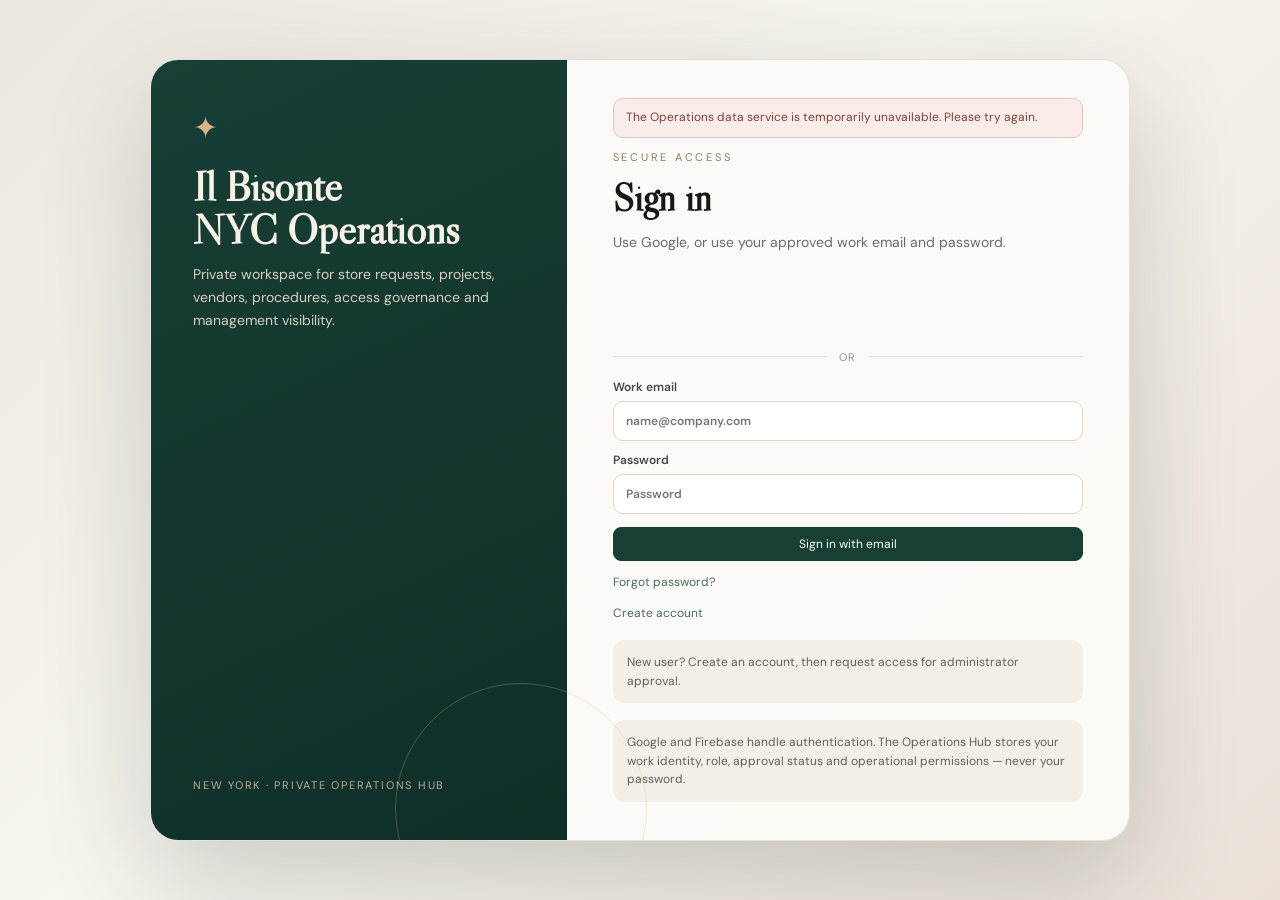
==== commit 2d1853a5: "Allow return to simple homepage from original advanced tools" ====
--- a/complete-workspace.html
+++ b/complete-workspace.html
@@ -51,6 +51,7 @@
 
     <main class="main-shell">
       <header class="topbar">
+        <a href="/index.html" class="ib-back-simple" style="display:inline-flex;align-items:center;white-space:nowrap;padding:9px 12px;border:1px solid #dcd4c8;border-radius:9px;background:#fffdfa;color:#173f36;font-size:12px;font-weight:700;text-decoration:none">← Simple home</a>
         <div class="search-wrap">
           <span class="search-icon">⌕</span>
           <input id="globalSearch" type="search" placeholder="Search projects, requests, vendors, or procedures..." />
@@ -100,5 +101,6 @@
   <script src="retail-systems.js?v=0105"></script>
   <script src="professional-icons.js"></script>
   <script src="i18n.js"></script>
+  <script src="full-workspace-entry.js?v=1"></script>
 </body>
 </html>
--- a/overview-v2.css
+++ b/overview-v2.css
@@ -157,3 +157,11 @@
 
 @media(max-width:1250px){.work-board{grid-template-columns:repeat(2,minmax(0,1fr))}.hub-work-grid{grid-template-columns:1fr 1fr}}
 @media(max-width:760px){.work-board,.hub-work-grid{grid-template-columns:1fr}}
+
+/* Compact overview: two short lists, not a wall of cards. */
+.ib-focus-summary{font-size:12px;color:var(--muted);margin:0;line-height:1.5}
+.ib-focus-columns{grid-template-columns:minmax(0,1.3fr) minmax(0,1fr);align-items:start}
+.ib-focus-row{min-width:0}
+.ib-focus-row strong,.ib-focus-row small{white-space:normal;overflow-wrap:anywhere;line-height:1.4}
+.ib-focus-row .hub-v2-side-meta{max-width:120px;white-space:normal;overflow-wrap:anywhere;text-align:right;line-height:1.3}
+@media(max-width:900px){.ib-focus-columns{grid-template-columns:1fr}.ib-focus-overview .hub-v2-top{align-items:stretch}}
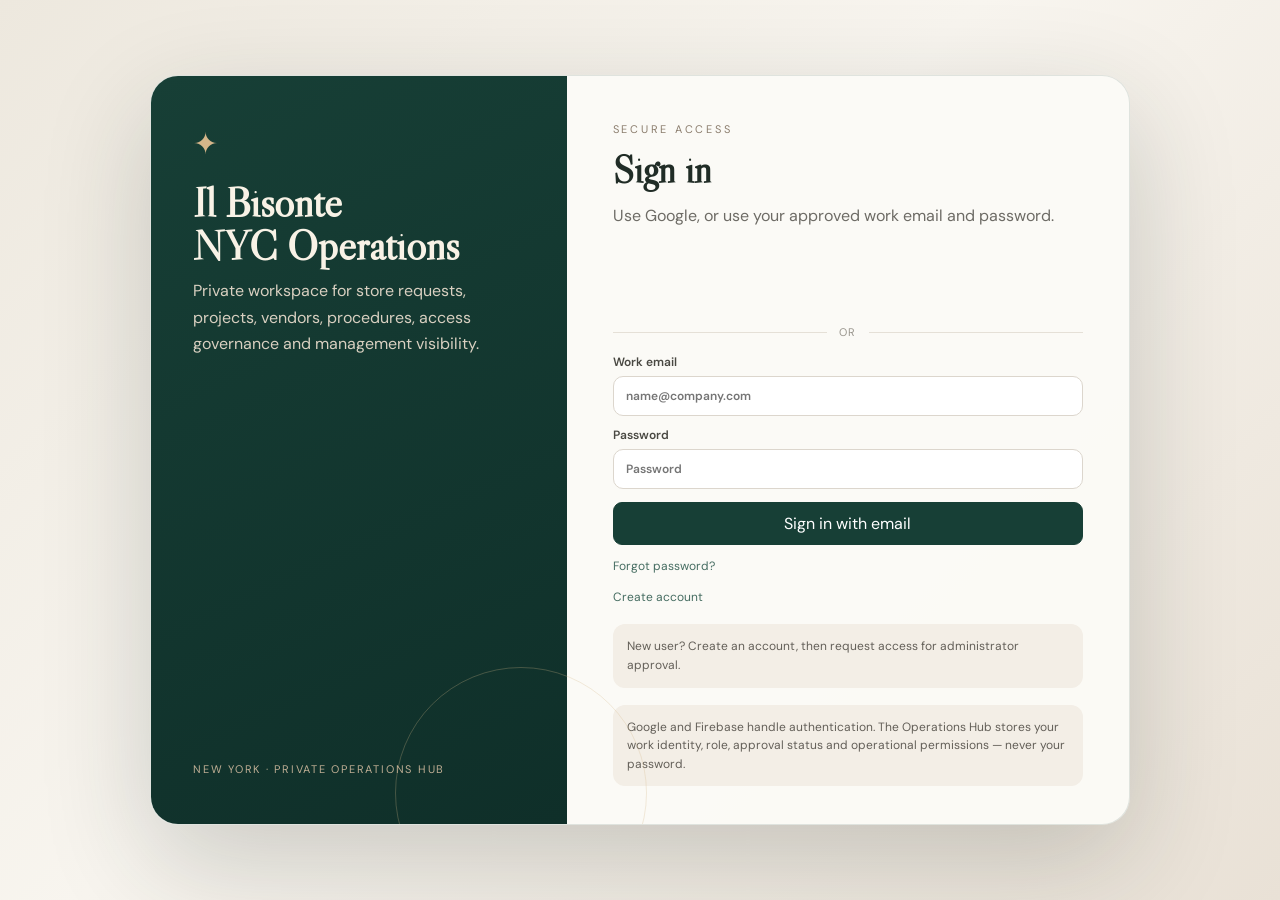
==== commit 7901505f: "Redirect old full-workspace URL to the single simple operations interface" ====
--- a/complete-workspace.html
+++ b/complete-workspace.html
@@ -3,104 +3,11 @@
 <head>
   <meta charset="utf-8" />
   <meta name="viewport" content="width=device-width, initial-scale=1" />
-  <meta name="theme-color" content="#173f36" />
-  <meta name="mobile-web-app-capable" content="yes" />
-  <meta name="apple-mobile-web-app-capable" content="yes" />
-  <meta name="apple-mobile-web-app-status-bar-style" content="default" />
-  <meta name="apple-mobile-web-app-title" content="IB Operations" />
-  <title>Il Bisonte NYC · Complete Workspace</title>
-  <link rel="manifest" href="/manifest.webmanifest" />
-  <link rel="icon" href="/icon.svg" type="image/svg+xml" />
-  <link rel="apple-touch-icon" href="/icon.svg" />
-  <link rel="preconnect" href="https://fonts.googleapis.com">
-  <link rel="preconnect" href="https://fonts.gstatic.com" crossorigin>
-  <link href="https://fonts.googleapis.com/css2?family=DM+Sans:wght@400;500;600;700&family=Libre+Caslon+Display&display=swap" rel="stylesheet">
-  <link rel="stylesheet" href="styles.css" />
-  <link rel="stylesheet" href="notifications.css" />
-  <link rel="stylesheet" href="access-modal.css" />
-  <link rel="stylesheet" href="ui-enhancements.css" />
-  <link rel="stylesheet" href="layout-v04.css" />
-  <link rel="stylesheet" href="pass-vault.css" />
-  <link rel="stylesheet" href="auth.css" />
-  <link rel="stylesheet" href="roadmap.css" />
-  <link rel="stylesheet" href="project-workspace.css" />
-  <link rel="stylesheet" href="operations-control.css" />
-  <link rel="stylesheet" href="pm-worklog.css" />
-  <link rel="stylesheet" href="mobile-v010.css" />
-  <link rel="stylesheet" href="intuitive-layout.css" />
-  <link rel="stylesheet" href="dashboard-now.css?v=0104" />
-  <link rel="stylesheet" href="overview-v2.css?v=0111" />
-  <link rel="stylesheet" href="retail-systems.css?v=0105" />
-  <link rel="stylesheet" href="professional-icons.css" />
-  <link rel="stylesheet" href="i18n.css" />
+  <title>Il Bisonte NYC · Store Operations</title>
+  <meta http-equiv="refresh" content="0;url=/index.html" />
+  <script>window.location.replace('/index.html');</script>
 </head>
 <body>
-  <div id="app" class="app-shell">
-    <aside class="sidebar">
-      <div class="brand">
-        <div class="brand-mark">✦</div>
-        <div class="brand-name">IL BISONTE</div>
-        <div class="brand-sub">NEW YORK</div>
-      </div>
-      <nav id="sidebarNav" class="sidebar-nav"></nav>
-      <div class="sidebar-foot">
-        <span>Private Operations Hub</span>
-        <small>Production</small>
-      </div>
-    </aside>
-
-    <main class="main-shell">
-      <header class="topbar">
-        <a href="/index.html" class="ib-back-simple" style="display:inline-flex;align-items:center;white-space:nowrap;padding:9px 12px;border:1px solid #dcd4c8;border-radius:9px;background:#fffdfa;color:#173f36;font-size:12px;font-weight:700;text-decoration:none">← Simple home</a>
-        <div class="search-wrap">
-          <span class="search-icon">⌕</span>
-          <input id="globalSearch" type="search" placeholder="Search projects, requests, vendors, or procedures..." />
-        </div>
-        <div class="topbar-actions">
-          <span id="environmentBadge" class="env-badge">DEMO</span>
-          <label class="role-label" for="roleSelect">View as</label>
-          <select id="roleSelect" class="role-select">
-            <option value="store_manager">Store Manager</option>
-            <option value="project_manager" selected>Project Manager</option>
-            <option value="management">Management</option>
-          </select>
-          <div class="avatar">PF</div>
-        </div>
-      </header>
-
-      <section id="pageRoot" class="page-root"></section>
-    </main>
-  </div>
-
-  <div id="modalRoot"></div>
-  <div id="toastRoot" class="toast-root"></div>
-  <div id="authRoot"></div>
-
-  <script src="https://accounts.google.com/gsi/client" async defer></script>
-  <script src="config.js"></script>
-  <script src="runtime-stability.js?v=0106"></script>
-  <script src="auth.js"></script>
-  <script src="signup.js"></script>
-  <script src="data-provider.js"></script>
-  <script src="emazzanti-managed-it.js"></script>
-  <script src="access-provider.js"></script>
-  <script src="app.js?v=0111"></script>
-  <script src="startup-fast.js"></script>
-  <script src="role-bootstrap.js?v=0111"></script>
-  <script src="workspace-cache.js"></script>
-  <script src="notifications.js"></script>
-  <script src="ui-enhancements.js"></script>
-  <script src="pass-vault.js"></script>
-  <script src="roadmap-phase-workspace-v2.js"></script>
-  <script src="roadmap.js"></script>
-  <script src="project-workspace.js"></script>
-  <script src="operations-control.js"></script>
-  <script src="pm-worklog.js?v=0110"></script>
-  <script src="intuitive-layout.js?v=0105"></script>
-  <script src="dashboard-primary.js?v=0111"></script>
-  <script src="retail-systems.js?v=0105"></script>
-  <script src="professional-icons.js"></script>
-  <script src="i18n.js"></script>
-  <script src="full-workspace-entry.js?v=1"></script>
+  <p>The workspace has one interface. <a href="/index.html">Open Il Bisonte NYC Operations</a>.</p>
 </body>
 </html>
